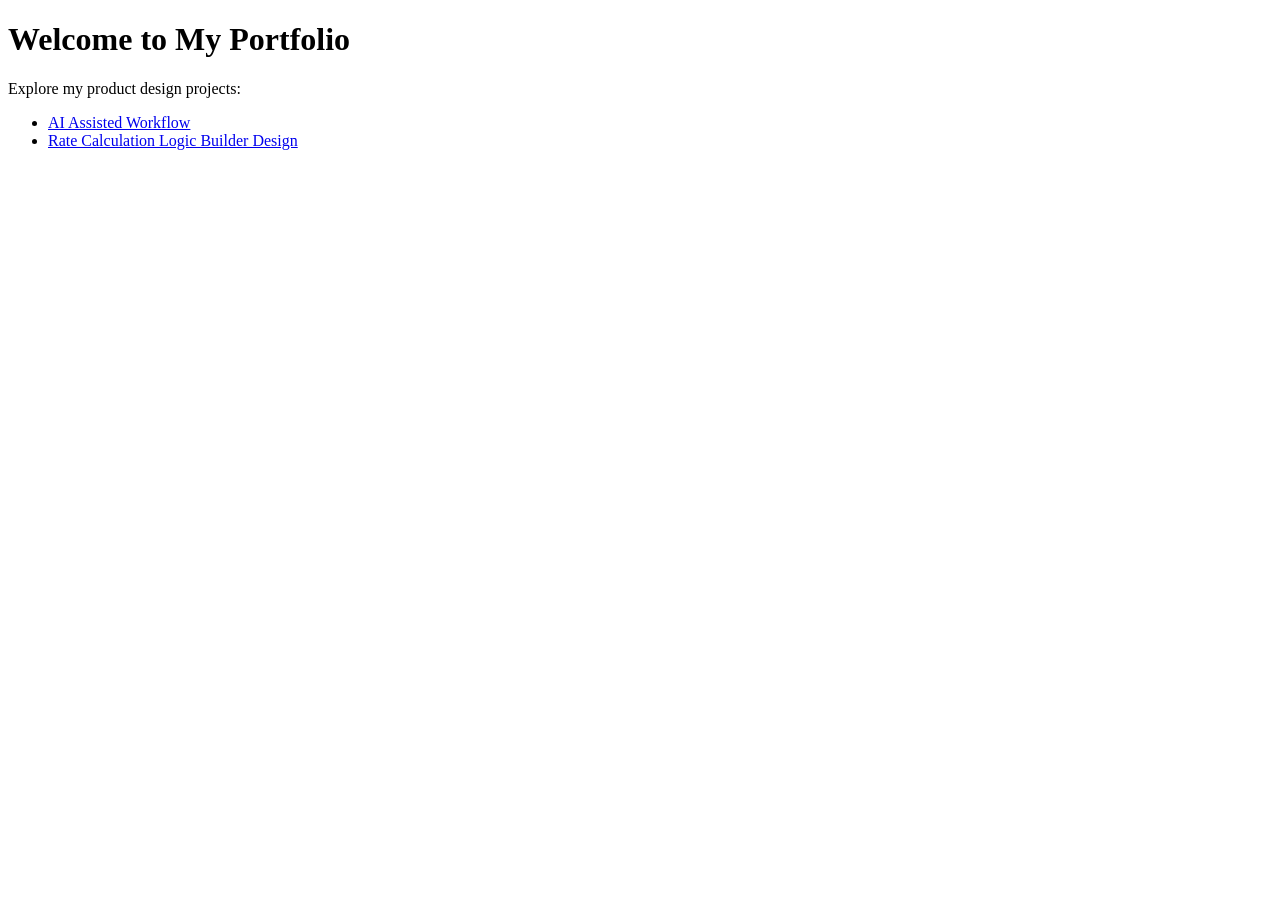
==== index.html @ e73b1296 "Add portfolio homepage" ====
<!DOCTYPE html>
<html lang="en">
<head>
    <meta charset="UTF-8">
    <meta name="viewport" content="width=device-width, initial-scale=1.0">
    <title>Suraj Portfolio</title>
</head>
<body>
    <h1>Welcome to My Portfolio</h1>
    <p>Explore my product design projects:</p>

    <ul>
        <li>
            <a href="./AI%20Assisted%20Workflow.html">
                AI Assisted Workflow
            </a>
        </li>
        <li>
            <a href="./Rate%20Calculation%20Logic%20Builder%20Design.html">
                Rate Calculation Logic Builder Design
            </a>
        </li>
    </ul>
</body>
</html>
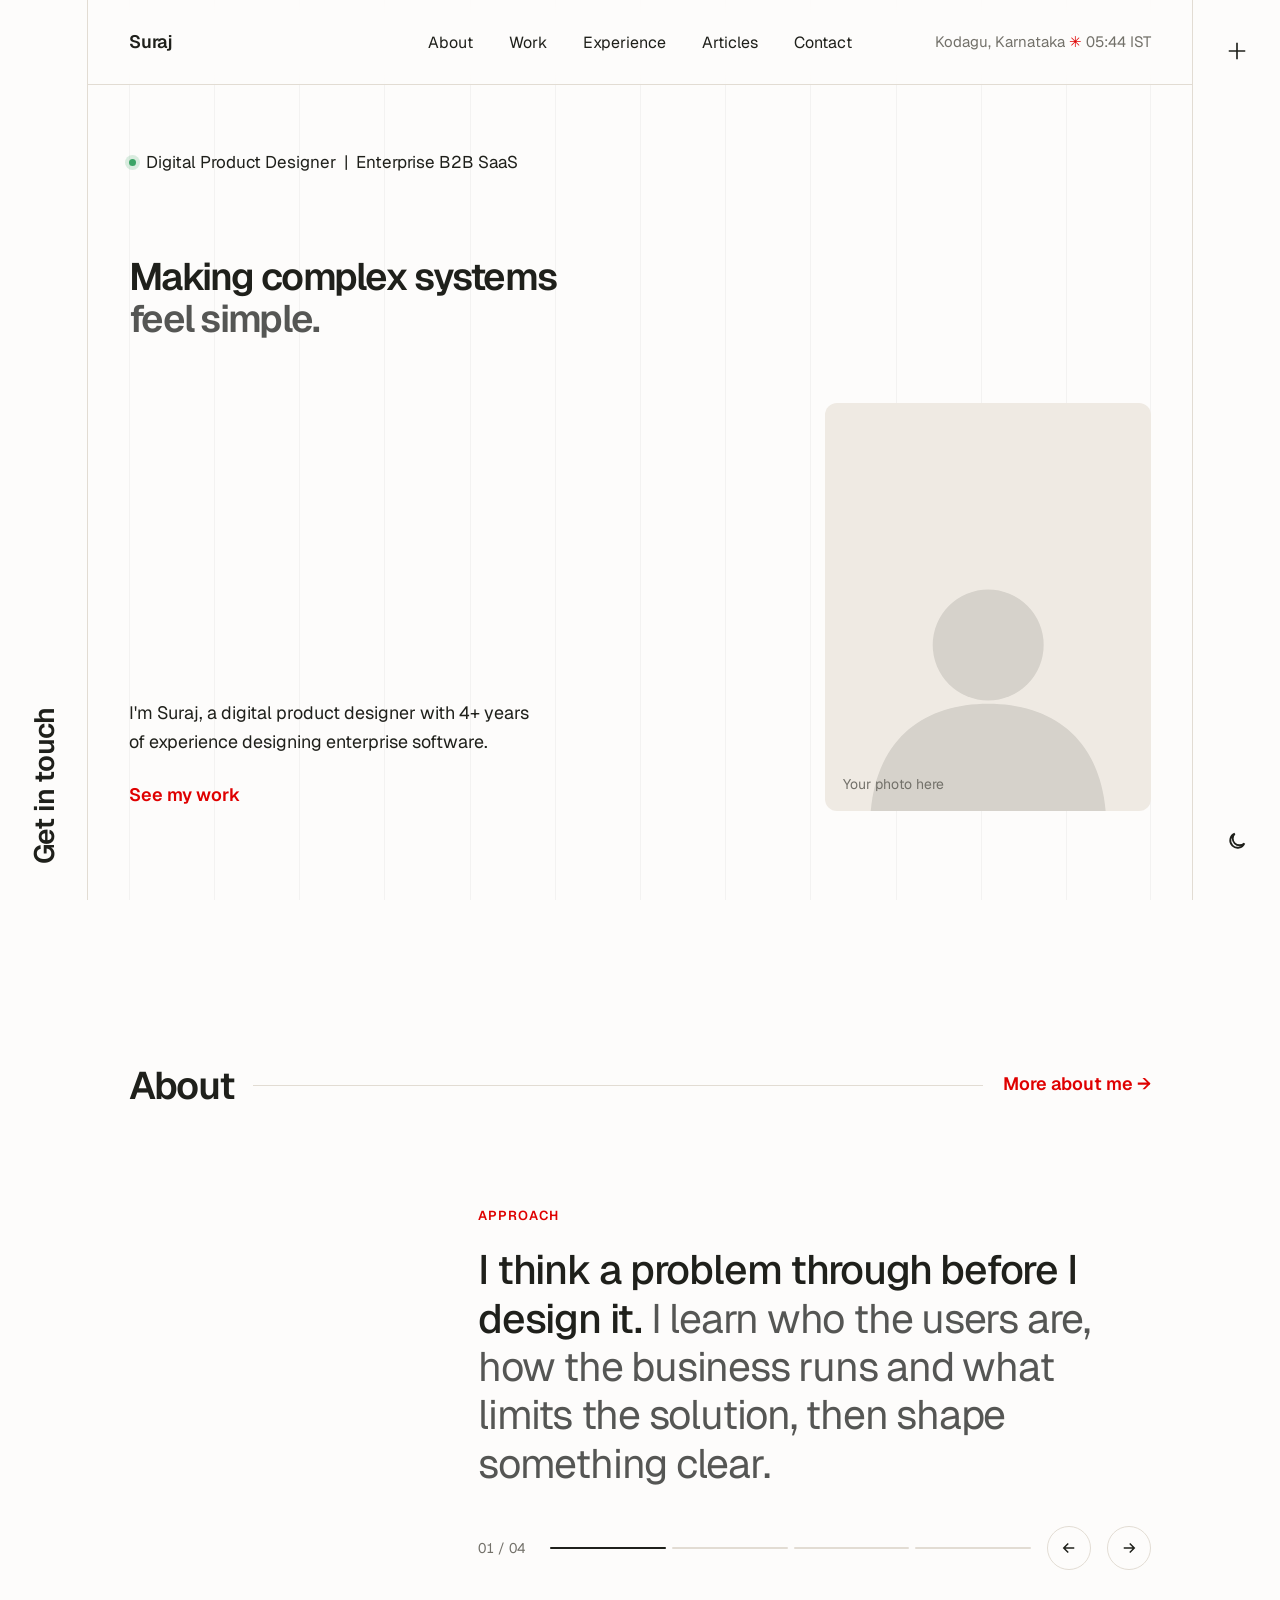
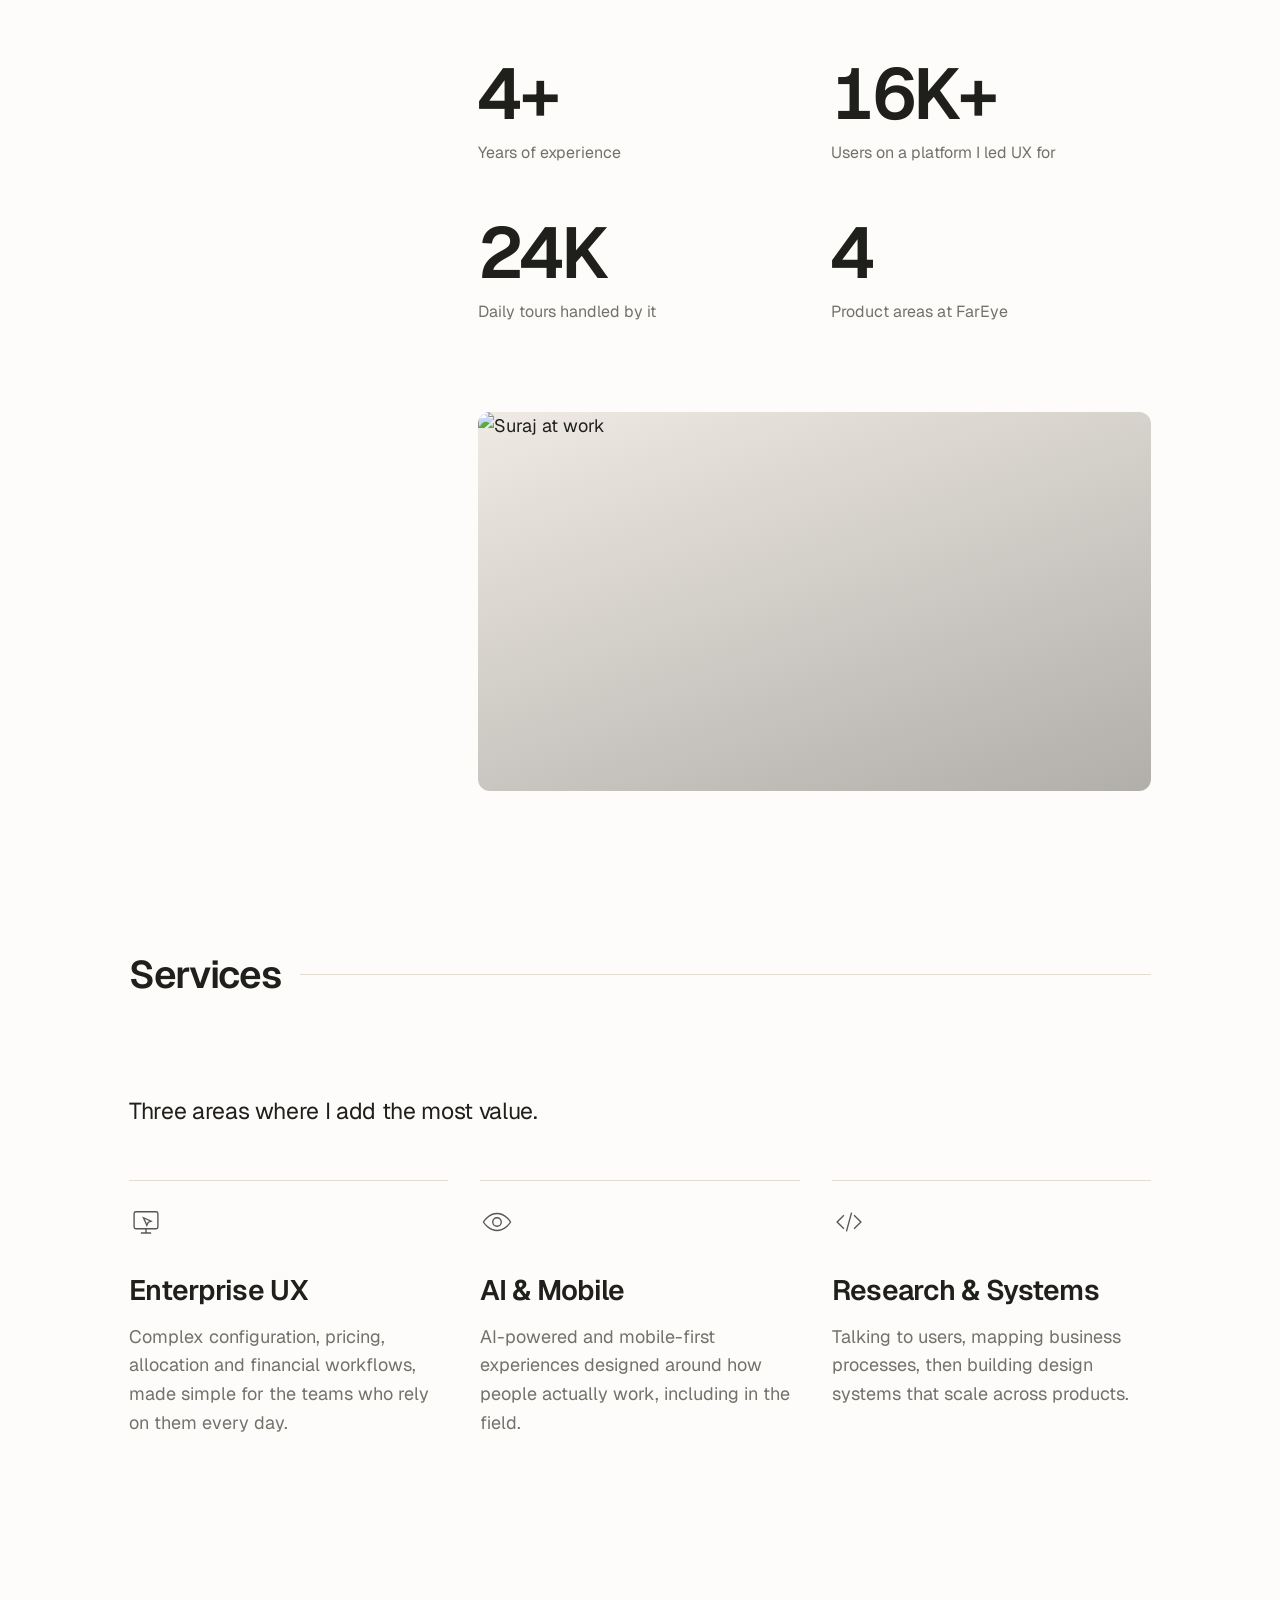
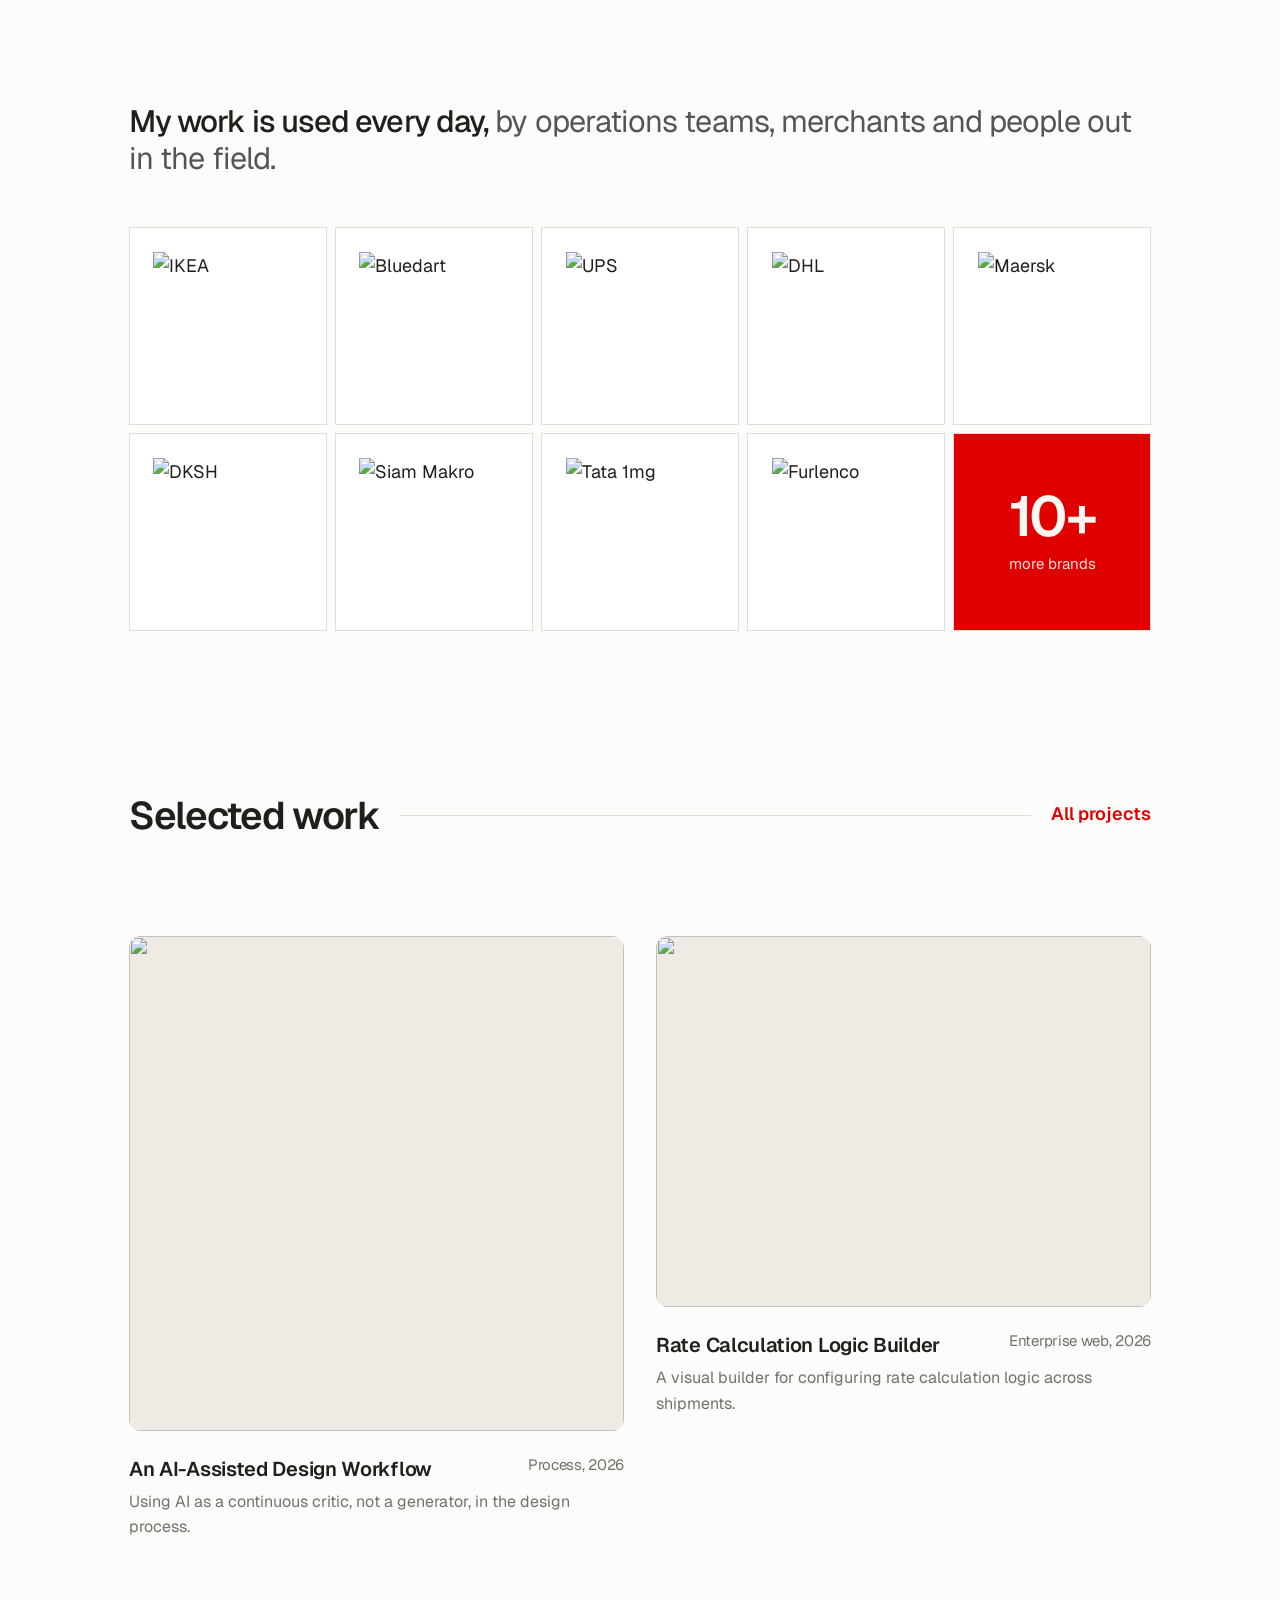
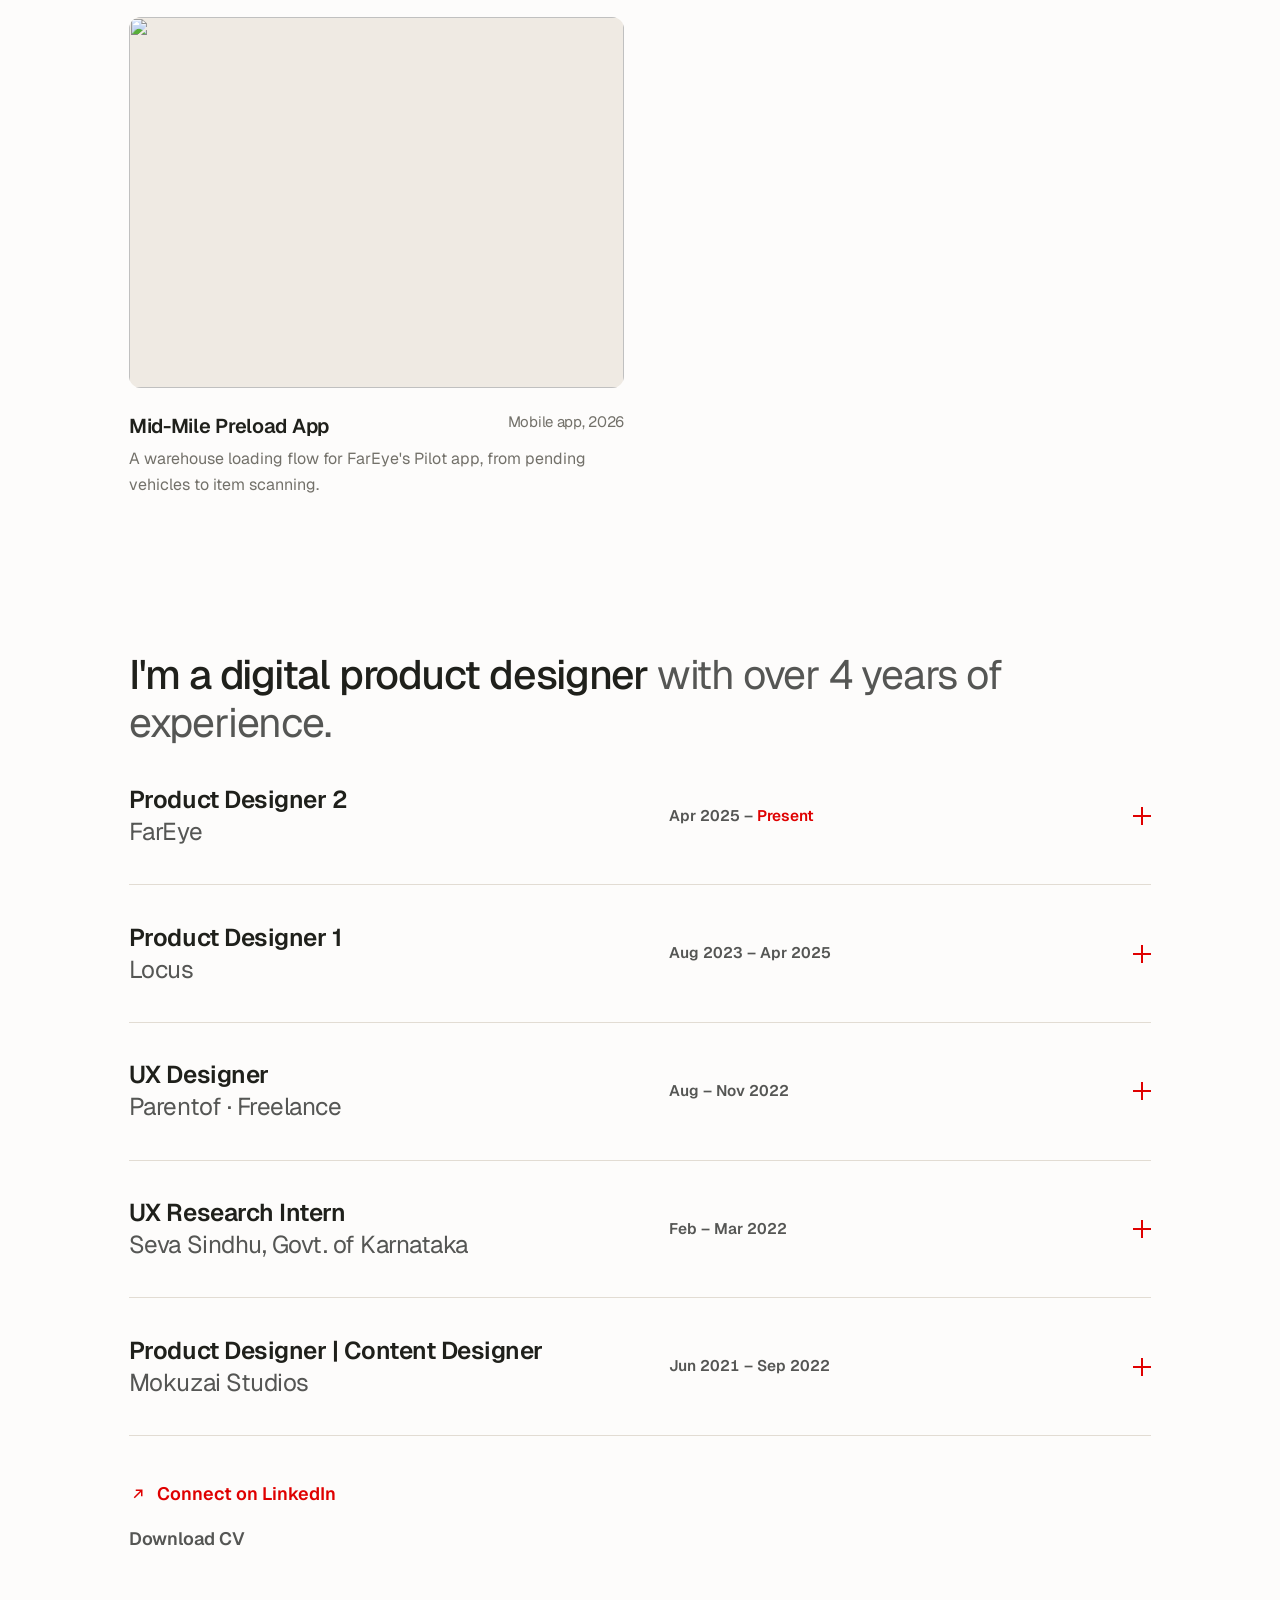
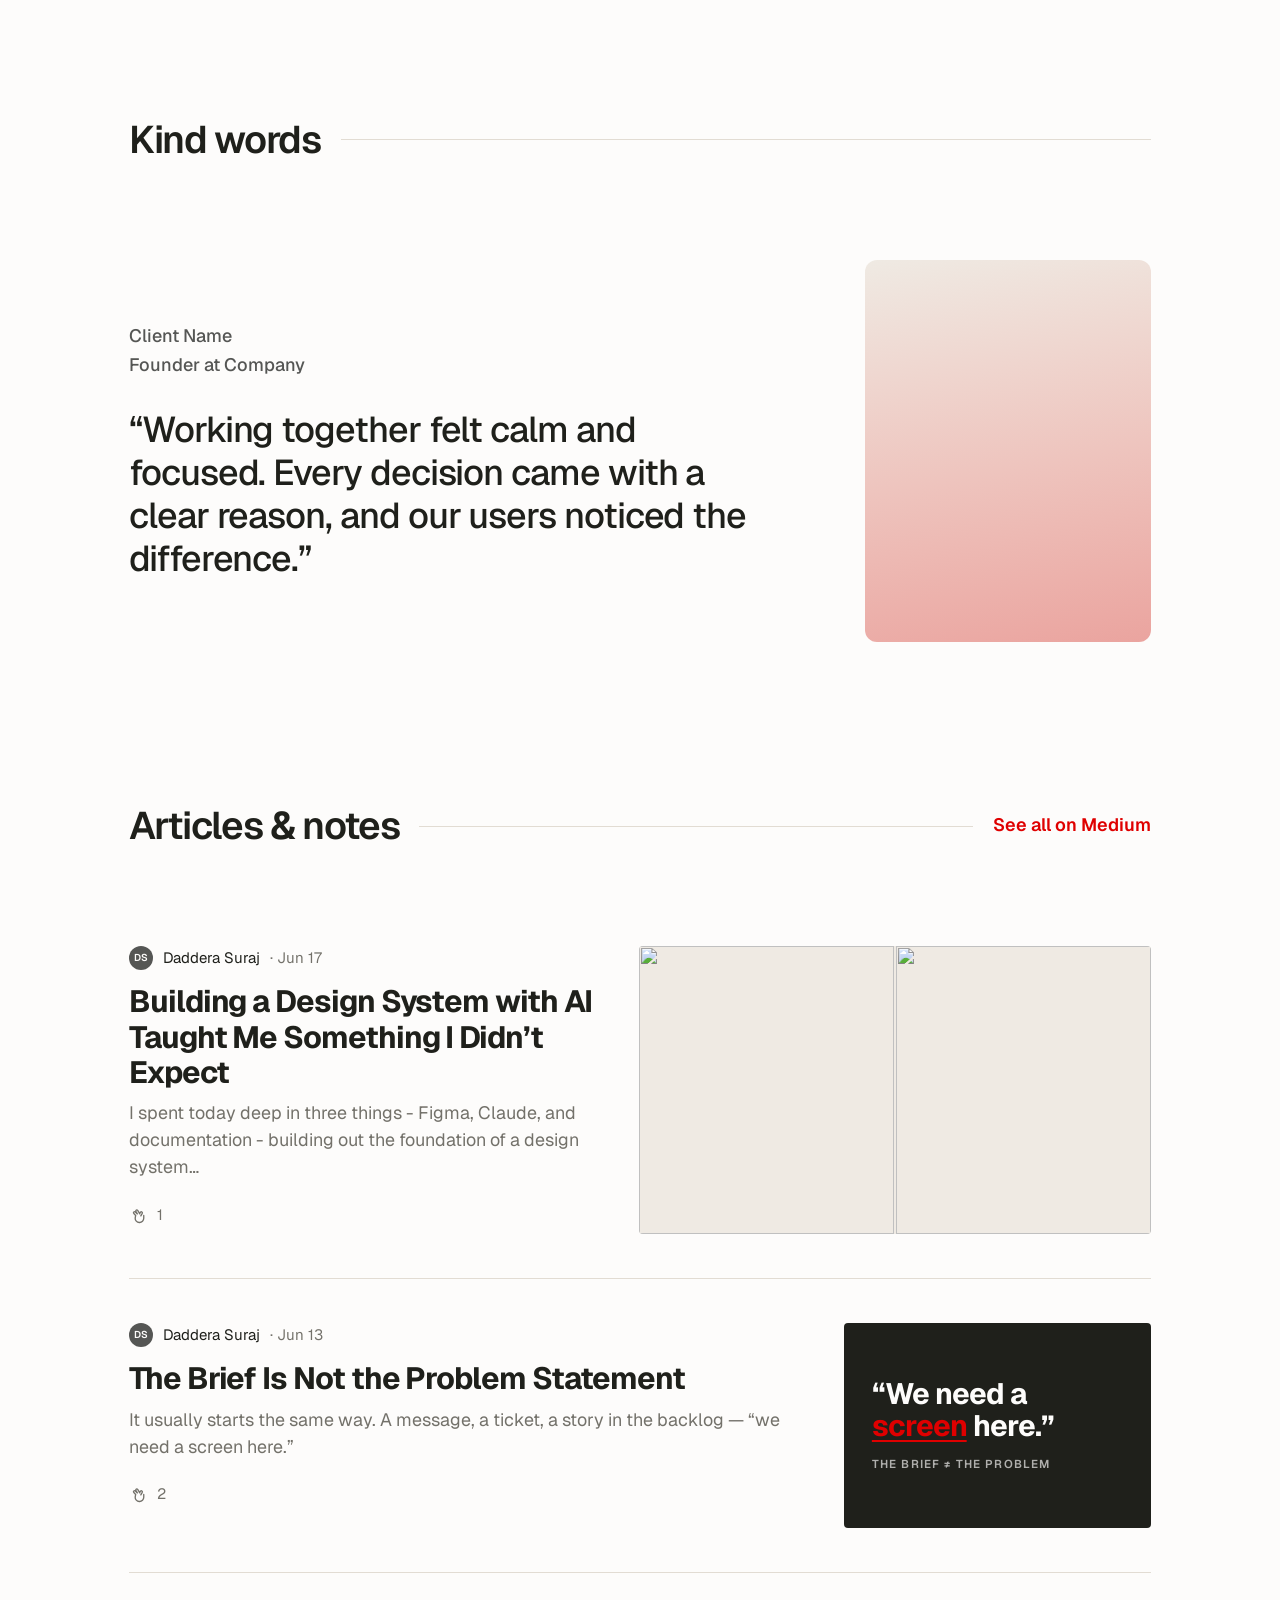
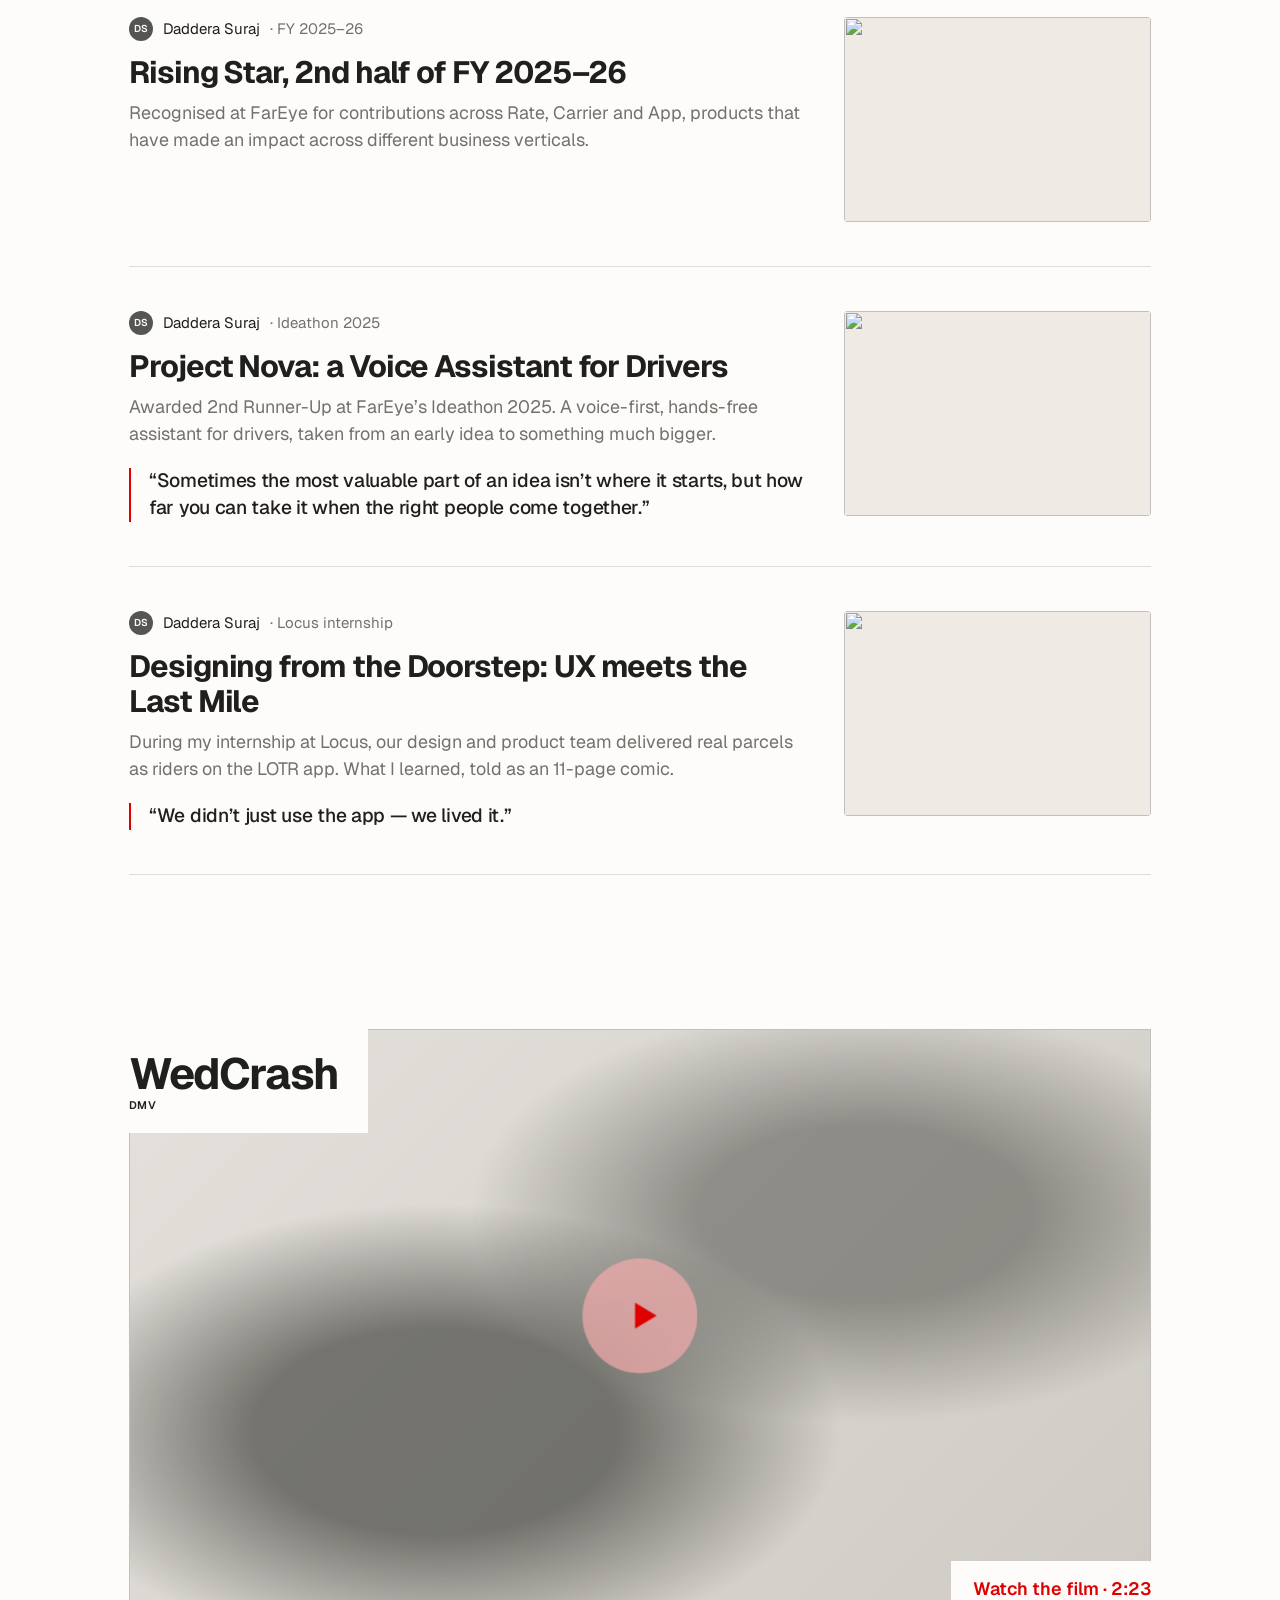
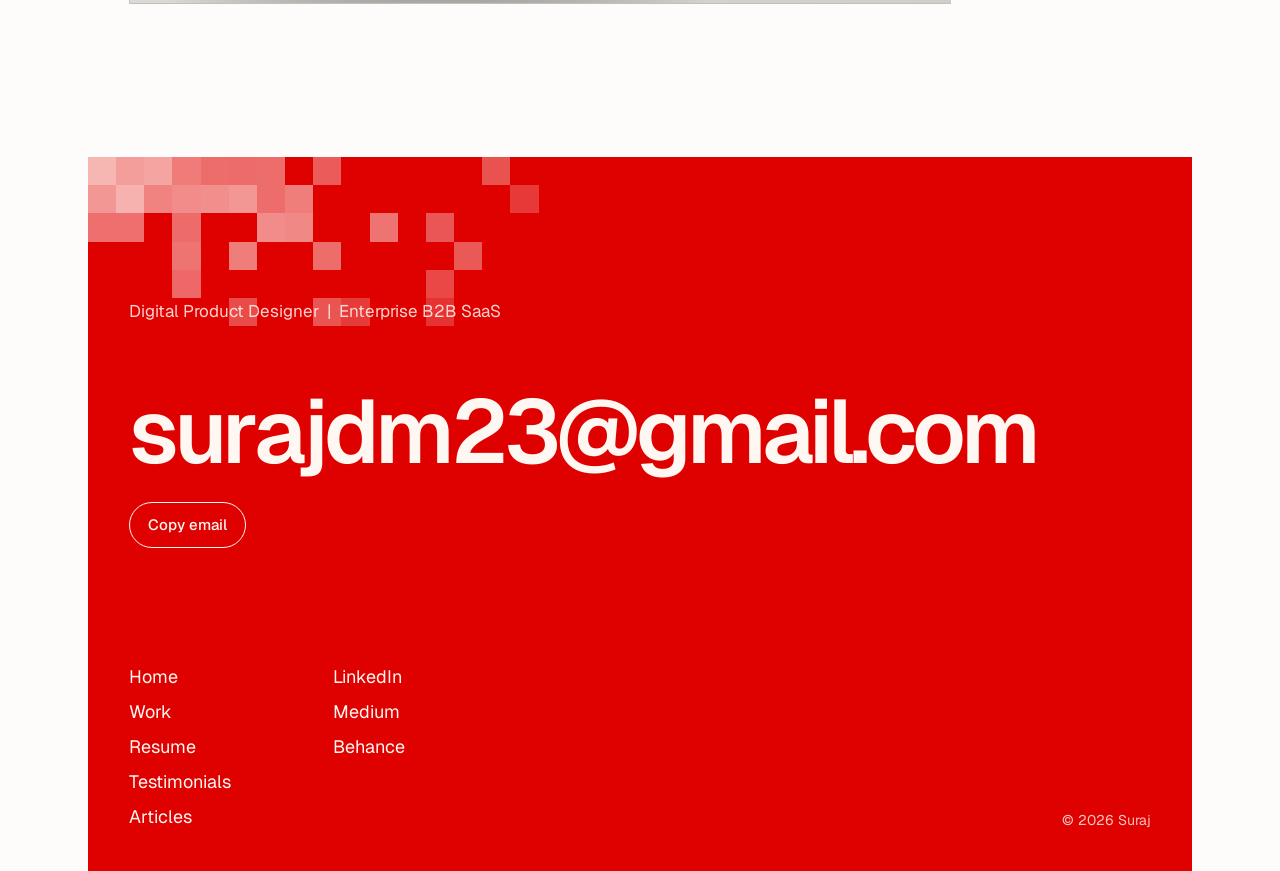
==== commit 4c5ed817: "Update home page for website" ====
--- a/index.html
+++ b/index.html
@@ -1,25 +1,835 @@
 <!DOCTYPE html>
 <html lang="en">
 <head>
-    <meta charset="UTF-8">
-    <meta name="viewport" content="width=device-width, initial-scale=1.0">
-    <title>Suraj Portfolio</title>
+<meta charset="UTF-8">
+<meta name="viewport" content="width=device-width, initial-scale=1, viewport-fit=cover">
+<title>Suraj — Digital Product Designer</title>
+<meta name="description" content="Portfolio of Suraj, a digital product designer solving complex problems for enterprise B2B SaaS.">
+<link rel="preconnect" href="https://fonts.googleapis.com">
+<link rel="preconnect" href="https://fonts.gstatic.com" crossorigin>
+<link href="https://fonts.googleapis.com/css2?family=Geist:wght@400;500;600;700&display=swap" rel="stylesheet">
+<style>
+/* ================= THEME ================= */
+:root{
+  --bg:#fdfcfb; --surface:#EFEAE3; --ink:#1F201B; --muted:#73716A; --soft:#555654; --line:#E2DCD3; --grid:rgb(31 32 27 / .045);
+  --accent:#df0000; --on-accent:#FFF7F2; --scrim:rgb(31 32 27 / .25);
+  --font:"Geist","Helvetica Neue",Arial,sans-serif;
+  --max:none; --pad:clamp(24px,3.2vw,64px); --space:clamp(96px,12vw,168px);
+  color-scheme:light; box-sizing:border-box;
+  padding-top:env(safe-area-inset-top,0px); padding-bottom:env(safe-area-inset-bottom,0px);
+}
+:root[data-theme="dark"]{--bg:#151412;--surface:#1F1D1A;--ink:#EEEBE5;--muted:#9C998F;--soft:#8f8f8f;--line:#2C2A26;--grid:rgb(238 235 229 / .035);--accent:#e7592d;--on-accent:#1A110C;--scrim:rgb(0 0 0 / .5);color-scheme:dark}
+*,*::before,*::after{box-sizing:border-box}
+html{scroll-behavior:smooth;scroll-padding-top:calc(env(safe-area-inset-top,0px) + 96px)}
+body{margin:0;background:var(--bg);color:var(--ink);font-family:var(--font);font-size:18px;line-height:1.6;-webkit-font-smoothing:antialiased;transition:background .3s,color .3s;overflow-x:hidden}
+body.locked{overflow:hidden}
+body::before{content:"";position:fixed;inset:0 0 auto;height:env(safe-area-inset-top,0px);z-index:30;background:var(--bg)}
+a{color:inherit}
+:focus-visible{outline:2px solid var(--accent);outline-offset:3px;border-radius:4px}
+.wrap{max-width:var(--max);margin:0 auto;padding:0 var(--pad)}
+.link{color:var(--accent);font-weight:600;text-decoration:none;background:linear-gradient(currentColor,currentColor) 0 100%/0 1.5px no-repeat;padding-bottom:2px;transition:background-size .3s}
+.link:hover{background-size:100% 1.5px}
+
+/* Background column grid */
+.columns{position:fixed;inset:0;pointer-events:none;z-index:0}
+.columns div{max-width:var(--max);height:100%;margin:0 auto;padding:0 var(--pad);display:grid;grid-template-columns:repeat(12,1fr)}
+.columns span{border-left:1px solid var(--grid)}
+.columns span:last-child{border-right:1px solid var(--grid)}
+@media (max-width:760px){.columns div{grid-template-columns:repeat(4,1fr)}.columns span:nth-child(n+5){display:none}.columns span:nth-child(4){border-right:1px solid var(--grid)}}
+main,header,footer{position:relative;z-index:1}
+
+/* ================= SIDE RAILS ================= */
+:root{--rail:88px}
+body{padding-left:var(--rail);padding-right:var(--rail)}
+.columns{left:var(--rail);right:var(--rail)}
+.rail{position:fixed;top:0;bottom:0;width:var(--rail);z-index:55;display:flex;flex-direction:column;align-items:center;justify-content:space-between;padding:calc(env(safe-area-inset-top,0px) + 28px) 0 calc(env(safe-area-inset-bottom,0px) + 36px);background:var(--bg);transition:background .45s ease,color .45s ease}
+.rail-l{left:0;border:0;border-right:1px solid var(--line);color:var(--ink);cursor:pointer;font:inherit;justify-content:flex-end}
+.rail-l span{writing-mode:vertical-rl;transform:rotate(180deg);font-size:28px;font-weight:600;letter-spacing:-.03em;line-height:1;transition:transform .45s cubic-bezier(.2,.8,.2,1)}
+.rail-l:hover,.rail-l.active{background:#0D0D0B;color:var(--accent);border-right-color:#0D0D0B}
+.rail-l:hover span{transform:rotate(180deg) translateY(-6px)}
+.rail-l:focus-visible{outline:2px solid var(--accent);outline-offset:-4px}
+.rail-r{right:0;border-left:1px solid var(--line)}
+.rail-r .icon{border-color:transparent;width:46px;height:46px}
+.rail-r .icon:hover{border-color:var(--line)}
+.rail-r .icon svg{width:22px;height:22px}
+.rail-r .plus{color:var(--ink)}
+.nav-end .mobile-only{display:none}
+@media (max-width:900px){
+  :root{--rail:0px}
+  .rail{display:none}
+  .nav-end .mobile-only{display:grid}
+}
+
+/* ================= HEADER ================= */
+header{position:sticky;top:env(safe-area-inset-top,0px);z-index:20;background:color-mix(in srgb,var(--bg) 86%,transparent);backdrop-filter:blur(12px);-webkit-backdrop-filter:blur(12px)}
+.nav{height:84px;display:grid;grid-template-columns:1fr auto 1fr;align-items:center;gap:20px}
+header{border-bottom:1px solid var(--line)}
+.brand{font-weight:600;text-decoration:none;font-size:18px;letter-spacing:-.01em}
+.nav ul{display:flex;gap:36px;list-style:none;margin:0;padding:0}
+.nav ul a{text-decoration:none;font-size:16px;transition:color .2s}
+.nav ul a:hover{color:var(--accent)}
+.nav-end{display:flex;align-items:center;gap:14px;justify-self:end}
+.clock{font-size:15px;color:var(--muted);white-space:nowrap;font-variant-numeric:tabular-nums}
+.clock b{color:var(--accent);font-weight:400;margin:0 4px}
+.icon{width:42px;height:42px;border-radius:50%;border:1px solid var(--line);background:transparent;color:var(--ink);display:grid;place-items:center;cursor:pointer;transition:border-color .2s}
+.icon:hover{border-color:var(--muted)}
+.icon svg{width:17px;height:17px;transition:transform .4s cubic-bezier(.2,.8,.2,1)}
+.plus:hover svg{transform:rotate(90deg)}
+@media (max-width:900px){.nav{grid-template-columns:1fr auto}.nav ul{display:none}.clock{display:none}}
+
+/* ================= HERO ================= */
+.hero{min-height:calc(100svh - 84px);display:grid;grid-template-columns:minmax(0,1.3fr) minmax(240px,.7fr);gap:clamp(40px,7vw,120px);align-items:stretch;padding-top:clamp(40px,5vw,64px);padding-bottom:clamp(56px,7vw,96px)}
+.role{font-size:17px;color:var(--ink);margin:0 0 clamp(56px,9vh,120px);display:flex;align-items:center;gap:10px}
+.role b{width:7px;height:7px;border-radius:50%;background:#3BA466;box-shadow:0 0 0 4px rgb(59 164 102 / .18)}
+.hero > div:first-child{container-type:inline-size;min-width:0;display:flex;flex-direction:column}
+.hero h1{font-size:clamp(28px,6.3cqw,84px);font-weight:600;line-height:1.04;letter-spacing:-.045em;margin:0}
+.hero h1 .ln{display:block;overflow:hidden;padding-bottom:.06em;white-space:nowrap}
+@media (max-width:560px){.hero h1{font-size:clamp(32px,9vw,44px)}.hero h1 .ln{white-space:normal}}
+.hero h1 .ln span{display:inline-block;transform:translateY(105%);animation:rise 1s cubic-bezier(.2,.8,.2,1) forwards}
+.hero h1 .ln:nth-child(2) span{animation-delay:.1s;color:var(--soft)}
+@keyframes rise{to{transform:none}}
+.hero .intro{max-width:34ch;color:var(--ink);margin:auto 0 24px;padding-top:clamp(48px,8vh,120px);font-size:clamp(17px,1.4vw,20px);opacity:0;animation:fade .8s .45s forwards}
+.hero .link{align-self:flex-start;opacity:0;animation:fade .8s .55s forwards}
+@keyframes fade{to{opacity:1}}
+.portrait{align-self:end;aspect-ratio:4/5;border-radius:12px;background:var(--surface);position:relative;overflow:hidden;opacity:0;animation:fade 1s .3s forwards}
+.portrait svg{position:absolute;left:0;right:0;bottom:0;width:100%;height:80%;color:color-mix(in srgb,var(--ink) 12%,var(--surface))}
+.portrait img{width:100%;height:100%;object-fit:cover}
+.portrait span{position:absolute;left:18px;bottom:16px;font-size:14px;color:var(--muted)}
+@media (max-width:860px){.hero{grid-template-columns:1fr;min-height:auto}.portrait{max-width:340px;aspect-ratio:1}}
+
+/* ================= SECTION SHELL ================= */
+section{padding:var(--space) 0 0}
+.shead{display:flex;align-items:center;gap:20px;margin-bottom:clamp(56px,7vw,104px)}
+.shead h2{margin:0;font-size:clamp(28px,3vw,40px);font-weight:600;letter-spacing:-.035em;white-space:nowrap}
+.shead span{flex:1;height:1px;background:var(--line);transform-origin:left;transform:scaleX(0);transition:transform 1.2s cubic-bezier(.2,.8,.2,1)}
+.shead.in span{transform:scaleX(1)}
+.shead a{white-space:nowrap}
+.split{display:grid;grid-template-columns:repeat(12,1fr);column-gap:clamp(16px,2vw,32px)}
+.split > .left{grid-column:1 / span 4}
+.split > .right{grid-column:5 / -1}
+.split > .full-right{grid-column:5 / -1}
+@media (max-width:900px){.split > .left,.split > .right,.split > .full-right{grid-column:1 / -1}.split > .left{margin-bottom:40px}}
+
+/* ================= ABOUT ================= */
+.statement{font-size:clamp(26px,3.2vw,44px);font-weight:500;letter-spacing:-.03em;line-height:1.18;margin:0}
+.statement .soft{color:var(--soft);font-weight:400}
+.story{margin:0;cursor:pointer;outline:none}
+.steps{display:grid}
+.step{grid-area:1/1;pointer-events:none;visibility:hidden;transition:visibility 0s .5s}
+.step.on{pointer-events:auto;visibility:visible;transition-delay:0s}
+.step small{display:block;margin-bottom:20px;font-size:13px;letter-spacing:.08em;text-transform:uppercase;color:var(--accent);font-weight:600;opacity:0;transform:translateY(8px);transition:opacity .4s,transform .4s}
+.step.on small{opacity:1;transform:none;transition-delay:.05s}
+.statement.sm{font-size:clamp(22px,2.4vw,34px);line-height:1.25}
+.sw{display:inline-block;opacity:0;transform:translateY(.45em);filter:blur(6px);transition:opacity .5s ease,transform .6s cubic-bezier(.2,.8,.2,1),filter .5s ease}
+.step.on .sw{opacity:1;transform:none;filter:none;transition-delay:calc(var(--i)*26ms + .12s)}
+.story-ctl{display:flex;align-items:center;gap:16px;margin-top:clamp(28px,3vw,44px)}
+.story-ctl .count{font-variant-numeric:tabular-nums;font-size:14px;color:var(--muted);min-width:56px}
+.bars{display:flex;gap:6px;flex:1}
+.bars i{flex:1;height:2px;background:var(--line);border-radius:2px;position:relative;overflow:hidden}
+.bars i::after{content:"";position:absolute;inset:0;background:var(--ink);transform:scaleX(0);transform-origin:left;transition:transform .5s}
+.bars i.done::after{transform:scaleX(1)}
+.sbtn{all:unset;cursor:pointer;width:42px;height:42px;border-radius:50%;border:1px solid var(--line);display:grid;place-items:center;transition:background .2s,color .2s,border-color .2s}
+.sbtn svg{width:18px;height:18px}
+.sbtn:hover{background:var(--ink);color:var(--bg);border-color:var(--ink)}
+.sbtn:focus-visible,.story:focus-visible{outline:2px solid var(--accent);outline-offset:4px;border-radius:6px}
+.rv-w{display:inline-block;opacity:0;transform:translateY(.45em);filter:blur(6px);transition:opacity .5s ease,transform .6s cubic-bezier(.2,.8,.2,1),filter .5s ease}
+.rv-in .rv-w{opacity:1;transform:none;filter:none;transition-delay:calc(var(--i)*26ms + .08s)}
+footer .mail .rv-w{transition-delay:calc(var(--i)*22ms + .08s)}
+@media (prefers-reduced-motion:reduce){.rv-w{opacity:1;transform:none;filter:none;transition:none}}
+.stats{display:grid;grid-template-columns:1fr 1fr;gap:clamp(32px,4vw,56px) 32px;margin:clamp(56px,7vw,88px) 0}
+.stat strong{display:block;font-size:clamp(48px,5.6vw,80px);font-weight:600;letter-spacing:-.05em;line-height:1;font-variant-numeric:tabular-nums}
+.stat span{display:block;margin-top:10px;color:var(--muted);font-size:16px}
+.wide-img{aspect-ratio:16/9;border-radius:12px;background:linear-gradient(160deg,var(--surface),color-mix(in srgb,var(--soft) 40%,var(--surface)));position:relative;overflow:hidden}
+.wide-img img{position:absolute;inset:0;width:100%;height:100%;object-fit:cover;object-position:50% 68%}
+.wide-img span{position:absolute;left:20px;bottom:16px;font-size:14px;color:var(--muted)}
+
+/* ================= SERVICES ================= */
+.service{display:grid;grid-template-columns:minmax(0,1fr) auto 44px;gap:clamp(20px,3vw,48px);padding:clamp(36px,4vw,56px) 0;border-bottom:1px solid var(--line);align-items:start;outline:none}
+.service:first-child{padding-top:0}
+.service h3{margin:0 0 12px;font-size:clamp(24px,2.2vw,30px);font-weight:600;letter-spacing:-.025em}
+.service p{margin:0;color:var(--muted);max-width:42ch;transition:color .35s}
+.chips{list-style:none;margin:2px 0 0;padding:0;display:flex;gap:6px;flex-wrap:wrap;justify-content:flex-end;max-width:360px}
+.chips li{background:color-mix(in srgb,var(--accent) 13%,var(--bg));color:var(--accent);padding:8px 14px;border-radius:3px;font-size:15px;font-weight:500;opacity:0;transform:translateY(10px);transition:opacity .35s,transform .45s cubic-bezier(.2,.8,.2,1)}
+.chips li:nth-child(2){transition-delay:.05s}.chips li:nth-child(3){transition-delay:.1s}.chips li:nth-child(4){transition-delay:.15s}
+.sicon{color:var(--soft);justify-self:end;transition:transform .5s cubic-bezier(.2,.8,.2,1),color .35s}
+.sicon svg{width:40px;height:40px}
+.service:hover p,.service:focus-visible p{color:var(--ink)}
+.service:hover .chips li,.service:focus-visible .chips li{opacity:1;transform:none}
+.service:hover .sicon,.service:focus-visible .sicon{color:var(--accent);transform:rotate(-12deg) scale(1.08)}
+@media (hover:none),(max-width:760px){.chips li{opacity:1;transform:none}.service{grid-template-columns:1fr 40px}.chips{grid-column:1;justify-content:flex-start;order:3}.sicon{grid-row:1;grid-column:2}}
+/* Services: three cards side by side */
+#services .split{display:block}
+#services .split>.left{margin-bottom:clamp(36px,4vw,56px)}
+#services .lead{max-width:60ch}
+#services .right{display:grid;grid-template-columns:repeat(3,minmax(0,1fr));gap:clamp(20px,2.5vw,40px)}
+#services .service{display:flex;flex-direction:column;gap:20px;padding:24px 0 0;border-bottom:0;border-top:1px solid var(--line);transition:border-color .4s}
+#services .service:first-child{padding-top:24px}
+#services .service:hover,#services .service:focus-visible{border-top-color:var(--ink)}
+#services .sicon{order:-1;justify-self:auto;align-self:flex-start}
+#services .sicon svg{width:34px;height:34px}
+#services .service h3{margin-bottom:10px}
+#services .service p{max-width:none}
+#services .chips{margin:6px 0 0;justify-content:flex-start;max-width:none}
+@media (max-width:900px){#services .right{grid-template-columns:1fr}}
+
+/* ================= SHOWREEL ================= */
+.reel{position:relative;aspect-ratio:16/9;overflow:hidden;cursor:none;background:radial-gradient(ellipse at 30% 70%,color-mix(in srgb,var(--ink) 55%,transparent) 0 18%,transparent 40%),radial-gradient(ellipse at 72% 32%,color-mix(in srgb,var(--ink) 40%,transparent) 0 16%,transparent 38%),linear-gradient(135deg,#E4E1DC,#CFCBC4)}
+.reel-media{position:absolute;inset:0;transition:transform 1.2s cubic-bezier(.2,.8,.2,1)}
+.reel:hover .reel-media{transform:scale(1.03)}
+.reel-media img{width:100%;height:100%;object-fit:cover;display:block}
+.reel .badge{position:absolute;left:0;top:0;z-index:2;background:var(--bg);padding:clamp(14px,2vw,26px) clamp(18px,2.4vw,30px) clamp(14px,2vw,22px) 0;line-height:.9}
+.reel .badge b{display:block;font-size:clamp(28px,3.4vw,48px);font-weight:700;letter-spacing:-.04em}
+.reel .badge small{display:block;margin-top:8px;font-size:11px;font-weight:600;letter-spacing:.04em}
+.reel .cap{position:absolute;right:0;bottom:0;z-index:2;background:var(--bg);color:var(--accent);font-weight:600;padding:14px 0 0 22px;font-size:clamp(15px,1.4vw,19px)}
+.play{position:absolute;left:50%;top:50%;z-index:3;width:clamp(84px,9vw,128px);aspect-ratio:1;border-radius:50%;background:color-mix(in srgb,var(--accent) 22%,rgb(255 255 255 / .6));backdrop-filter:blur(8px);-webkit-backdrop-filter:blur(8px);display:grid;place-items:center;color:var(--accent);transform:translate(-50%,-50%) scale(1);transition:transform .35s cubic-bezier(.2,.8,.2,1);pointer-events:none}
+.reel:hover .play{transform:translate(-50%,-50%) scale(1.12)}
+.play svg{width:30%;height:30%;margin-left:6%}
+.reel:focus-visible{outline:2px solid var(--accent);outline-offset:4px}
+@media (hover:none){.reel{cursor:pointer}}
+
+/* ================= CLIENTS ================= */
+.clients{display:grid;grid-template-columns:1fr;gap:clamp(36px,4vw,64px);align-items:start}
+.clients .statement{font-size:clamp(24px,2.4vw,34px);max-width:none}
+.logos{display:grid;grid-template-columns:repeat(5,1fr);gap:8px}
+.logo{position:relative;aspect-ratio:1;background:#fff;color:#1F201B;border:1px solid var(--line);display:grid;place-items:center;overflow:hidden;cursor:default}
+.logo .bg{position:absolute;inset:0;opacity:0;transform:scale(1.12);transition:opacity .5s,transform .9s cubic-bezier(.2,.8,.2,1)}
+.logo span{position:relative;z-index:1;font-size:clamp(14px,1.3vw,20px);letter-spacing:-.03em;transition:color .4s,transform .5s cubic-bezier(.2,.8,.2,1)}
+.logo img{position:relative;z-index:1;width:76%;height:76%;object-fit:contain;mix-blend-mode:multiply;transition:transform .5s cubic-bezier(.2,.8,.2,1)}
+.logo:hover img{transform:scale(1.06)}
+.logo:has(img):hover .bg{opacity:0}
+.lw{font-weight:600;text-align:center;padding:0 10px;line-height:1.15}
+.logo.more{background:var(--accent);color:var(--on-accent)}
+.logo.more div{text-align:center}
+.logo.more strong{display:block;font-size:clamp(36px,4.4vw,64px);font-weight:600;letter-spacing:-.05em;line-height:1}
+.logo.more small{display:block;margin-top:8px;font-size:15px;opacity:.9}
+.logo:hover .bg{opacity:1;transform:none}
+.logo:hover span{color:#fff;transform:scale(1.06)}
+.l1{font-weight:800;font-style:italic}.l2{font-weight:700;font-size:clamp(26px,2.6vw,38px)!important}.l3{font-weight:500;letter-spacing:.12em!important}.l4{font-weight:400;font-family:Georgia,serif}.l5{font-weight:700;border:2px solid currentColor;padding:4px 10px;border-radius:999px}.l6{font-weight:600;letter-spacing:-.06em!important;font-size:clamp(20px,2vw,30px)!important}
+.b1{background:linear-gradient(160deg,#9A948A,#3C3A35)}.b2{background:linear-gradient(160deg,#C7774F,#5A2A17)}.b3{background:linear-gradient(160deg,#7D8466,#2E3324)}.b4{background:linear-gradient(160deg,#A9A49B,#4A4741)}.b5{background:linear-gradient(160deg,#D08C62,#6B3A20)}.b6{background:linear-gradient(160deg,#8E8B83,#2B2A27)}
+@media (max-width:1100px){.logos{grid-template-columns:repeat(3,1fr)}}
+@media (max-width:520px){.logos{grid-template-columns:repeat(2,1fr)}}
+
+/* ================= WORK ================= */
+.grid{display:grid;align-items:start;grid-template-columns:1fr 1fr;gap:clamp(56px,6vw,88px) clamp(20px,2.5vw,36px)}
+.card{all:unset;cursor:pointer;display:block}
+.card:focus-visible{outline:2px solid var(--accent);outline-offset:6px;border-radius:12px}
+.thumb{aspect-ratio:4/5;border-radius:12px;overflow:hidden;background:var(--surface)}
+.grid .card:nth-child(4n+1) .thumb{aspect-ratio:1/1}
+.grid .card:nth-child(4n+2) .thumb{aspect-ratio:4/3}
+.grid .card:nth-child(4n+3) .thumb{aspect-ratio:4/3}
+.grid .card:nth-child(4n+4) .thumb{aspect-ratio:6/7}
+.thumb div,.thumb img{width:100%;height:100%;object-fit:cover;display:block;transition:transform 1s cubic-bezier(.2,.8,.2,1)}
+.card:hover .thumb div,.card:hover .thumb img{transform:scale(1.05)}
+.card h3{margin:22px 0 4px;font-size:20px;font-weight:600;letter-spacing:-.015em;display:flex;justify-content:space-between;gap:16px}
+.card h3 span{font-size:15px;font-weight:400;color:var(--muted);white-space:nowrap}
+.card p{margin:0;color:var(--muted);max-width:44ch;font-size:16px}
+@media (max-width:760px){.grid{grid-template-columns:1fr}}
+.a1{background:linear-gradient(150deg,#F3D9CB,#E2A589)}
+.a2{background:linear-gradient(150deg,#DDE0D1,#AAB091)}
+.a3{background:linear-gradient(150deg,#E5E2DC,#C2BDB3)}
+.a4{background:linear-gradient(150deg,#EEDDC9,#D4B391)}
+:root[data-theme="dark"] .thumb div,:root[data-theme="dark"] .thumb img,:root[data-theme="dark"] .dthumb{filter:brightness(.8)}
+
+/* ================= EXPERIENCE ================= */
+.lead{font-size:clamp(20px,1.8vw,24px);line-height:1.45;letter-spacing:-.015em;margin:0;max-width:30ch}
+.jobs{list-style:none;margin:0;padding:0}
+.jobs>li{border-bottom:1px solid var(--line)}
+.jobs summary{list-style:none;cursor:pointer;display:grid;grid-template-columns:minmax(0,1.2fr) minmax(0,1fr) 28px;gap:20px;align-items:center;padding:clamp(28px,3vw,40px) 0;transition:padding .3s}
+.jobs summary::-webkit-details-marker{display:none}
+.jobs summary:hover{padding-left:8px}
+.jobs .who{display:block}
+.jobs .rl{display:block;font-size:clamp(20px,1.9vw,28px);font-weight:600;letter-spacing:-.02em;line-height:1.15;color:var(--ink)}
+.jobs .co{display:block;margin-top:4px;font-size:clamp(16px,1.9vw,28px);font-weight:400;letter-spacing:-.02em;line-height:1.15;color:var(--soft)}
+.jobs .now{font-style:normal;color:var(--accent)}
+.jobs .colink{color:inherit;text-decoration:none;background:linear-gradient(currentColor,currentColor) 0 100%/0 1.5px no-repeat;transition:background-size .3s,color .3s}
+.jobs .colink::after{content:"\2197";font-size:.55em;margin-left:.35em;vertical-align:.45em;opacity:0;transition:opacity .3s}
+.jobs .colink:hover,.jobs .colink:focus-visible{color:var(--accent);background-size:100% 1.5px}
+.jobs .colink:hover::after,.jobs .colink:focus-visible::after{opacity:1}
+.jobs .yr{color:var(--soft);font-size:clamp(15px,1.2vw,17px);font-weight:600;font-variant-numeric:tabular-nums;white-space:nowrap}
+.x{width:18px;height:18px;position:relative;justify-self:end;color:var(--accent)}
+.x{transition:transform .45s cubic-bezier(.2,.8,.2,1)}
+.x::before,.x::after{content:"";position:absolute;left:0;right:0;top:50%;height:2px;background:currentColor;transform:translateY(-50%)}
+.x::after{transform:translateY(-50%) rotate(90deg)}
+.jobs summary:hover .x{transform:scale(1.15)}
+details[open] .x{transform:rotate(45deg)}
+.jobs>li{transition:border-color .4s}
+.jobs>li:has(>details[open]){border-bottom-color:var(--ink)}
+.arrow-link{display:inline-flex;align-items:center;gap:10px}
+.arrow-link svg{width:18px;height:18px;transition:transform .35s cubic-bezier(.2,.8,.2,1)}
+.arrow-link:hover svg{transform:translate(3px,-3px)}
+.detail{display:grid;grid-template-rows:0fr;transition:grid-template-rows .4s ease}
+details[open] .detail{grid-template-rows:1fr}
+.detail>div{overflow:hidden}
+.detail p,.detail li{color:var(--muted);font-size:16px;line-height:1.55}
+.detail p{margin:0 0 14px;max-width:64ch}
+.detail ul{margin:0 0 32px;padding:0;list-style:none;max-width:64ch;display:grid;gap:10px}
+.detail li{padding-left:18px;position:relative}
+.detail li::before{content:"";position:absolute;left:0;top:.7em;width:6px;height:2px;background:var(--accent)}
+@media (max-width:620px){.jobs summary{grid-template-columns:1fr 24px;gap:8px 12px}.jobs .yr{grid-column:1}.x{grid-row:1/3;grid-column:2}}
+.cv{display:flex;flex-direction:column;gap:14px;margin-top:44px;align-items:flex-start}
+
+/* ================= TESTIMONIAL ================= */
+.quote{display:grid;grid-template-columns:minmax(0,1fr) minmax(200px,28%);gap:clamp(40px,7vw,120px);align-items:center}
+.quote .who b{display:block;font-weight:600}
+.quote .who span{color:var(--soft);font-weight:500}
+.quote blockquote{margin:28px 0 0;font-size:clamp(24px,2.8vw,40px);font-weight:500;letter-spacing:-.03em;line-height:1.2}
+.qimg{aspect-ratio:3/4;border-radius:12px;background:linear-gradient(170deg,var(--surface),color-mix(in srgb,var(--accent) 30%,var(--surface)))}
+@media (max-width:760px){.quote{grid-template-columns:1fr}.qimg{max-width:260px}}
+
+/* ================= ARTICLES ================= */
+.articles{display:flex;flex-direction:column}
+.article{display:grid;grid-template-columns:minmax(0,1fr) auto;gap:clamp(20px,3vw,40px);padding:clamp(28px,3.5vw,44px) 0;border-bottom:1px solid var(--line);text-decoration:none;color:inherit;cursor:pointer}
+.article:first-child{padding-top:0}
+.article:focus-visible{outline:2px solid var(--accent);outline-offset:6px}
+.article .by{display:flex;align-items:center;gap:10px;font-size:15px;margin-bottom:14px}
+.article .av{width:24px;height:24px;border-radius:50%;background:var(--soft);color:var(--bg);display:grid;place-items:center;font-size:10px;font-weight:600;overflow:hidden}
+.article .av img{width:100%;height:100%;object-fit:cover}
+.article .by span:last-child{color:var(--muted)}
+.article h3{margin:0 0 10px;font-size:clamp(22px,2.4vw,32px);font-weight:700;letter-spacing:-.035em;line-height:1.15;transition:color .3s}
+.article:hover h3{color:var(--accent)}
+.article .sub{margin:0;color:var(--muted);font-size:clamp(16px,1.4vw,19px);line-height:1.5;max-width:75ch}
+/* Story modal */
+.modal{position:fixed;inset:0;z-index:90;display:grid;place-items:center;padding:clamp(12px,3vw,40px);background:rgb(15 15 12 / .62);backdrop-filter:blur(6px);-webkit-backdrop-filter:blur(6px);opacity:0;visibility:hidden;transition:opacity .35s,visibility .35s}
+.modal.on{opacity:1;visibility:visible}
+.modal .panel{width:min(820px,100%);max-height:100%;display:flex;flex-direction:column;background:var(--bg);color:var(--ink);border-radius:16px;box-shadow:0 30px 90px rgb(0 0 0 / .35);overflow:hidden;transform:translateY(28px) scale(.98);transition:transform .45s cubic-bezier(.2,.8,.2,1)}
+.modal.on .panel{transform:none}
+.modal .mh{display:flex;align-items:center;gap:16px;padding:14px clamp(18px,3vw,32px);border-bottom:1px solid var(--line);flex:none}
+.modal .mt{flex:1;min-width:0;font-size:15px;font-weight:600;letter-spacing:-.01em;white-space:nowrap;overflow:hidden;text-overflow:ellipsis}
+.modal .mx{all:unset;cursor:pointer;flex:none;width:38px;height:38px;border-radius:50%;border:1px solid var(--line);display:grid;place-items:center;transition:background .2s,color .2s,border-color .2s}
+.modal .mx svg{width:16px;height:16px}
+.modal .mx:hover{background:var(--ink);color:var(--bg);border-color:var(--ink)}
+.modal .mx:focus-visible{outline:2px solid var(--accent);outline-offset:3px}
+.modal .mb{overflow:auto;overscroll-behavior:contain;padding:clamp(24px,4vw,48px) clamp(20px,4vw,56px) clamp(36px,5vw,64px)}
+.modal .tag{display:block;margin-bottom:14px;font-size:13px;letter-spacing:.08em;text-transform:uppercase;color:var(--accent);font-weight:600}
+.modal h2{margin:0 0 12px;font-size:clamp(28px,4.2vw,44px);font-weight:700;letter-spacing:-.04em;line-height:1.1}
+.modal h3{margin:clamp(32px,4vw,48px) 0 12px;font-size:clamp(19px,2vw,23px);font-weight:700;letter-spacing:-.025em}
+.modal .by{color:var(--muted);font-size:15px;margin-bottom:28px}
+.modal .mb p{margin:0 0 18px;font-size:17px;line-height:1.65}
+.modal .mpull{margin:28px 0;padding-left:20px;border-left:3px solid var(--accent);font-size:clamp(20px,2.3vw,26px);font-weight:600;letter-spacing:-.02em;line-height:1.3}
+.modal .gain{list-style:none;margin:0 0 18px;padding:0;display:grid;gap:10px}
+.modal .gain li{padding-left:20px;position:relative;font-size:17px}
+.modal .gain li::before{content:"";position:absolute;left:0;top:.8em;width:8px;height:2px;background:var(--accent)}
+.modal .pages{margin-top:24px;display:grid;gap:22px}
+.modal .pages figure{margin:0}
+.modal .pages img{display:block;width:100%;height:auto;border:1px solid var(--line);border-radius:6px;background:#fff}
+.modal .pages figcaption{margin-top:6px;font-size:13px;color:var(--muted);text-align:right;font-variant-numeric:tabular-nums}
+.article .pull{margin:20px 0 0;padding-left:18px;border-left:2px solid var(--accent);max-width:60ch;font-size:clamp(17px,1.5vw,21px);font-weight:500;letter-spacing:-.015em;line-height:1.4;color:var(--ink)}
+.article .meta{display:flex;align-items:center;gap:28px;margin-top:22px;color:var(--muted);font-size:15px}
+.article .meta .claps{display:inline-flex;align-items:center;gap:8px}
+.article .meta svg{width:20px;height:20px}
+.article .meta .sp{flex:1}
+.article .th{align-self:start;width:clamp(160px,24vw,360px);aspect-ratio:3/2;border-radius:4px;overflow:hidden;background:var(--surface)}
+.article .th img,.article .th div{width:100%;height:100%;object-fit:cover;transition:transform .9s cubic-bezier(.2,.8,.2,1)}
+.article .th.type{display:grid;align-content:center;gap:clamp(8px,1.2vw,14px);padding:clamp(14px,2.2vw,28px);background:var(--ink);color:var(--bg);transition:transform .9s cubic-bezier(.2,.8,.2,1)}
+.article .th.type .tq{font-size:clamp(18px,2.3vw,32px);font-weight:700;letter-spacing:-.035em;line-height:1.08}
+.article .th.type em{font-style:normal;color:var(--accent);text-decoration:underline;text-decoration-thickness:.08em;text-underline-offset:.14em}
+.article .th.type small{font-size:clamp(10px,.9vw,12px);letter-spacing:.1em;text-transform:uppercase;font-weight:600;opacity:.65}
+.article:hover .th.type{transform:none}
+.article .th.duo{display:grid;grid-template-columns:1fr 1fr;gap:2px;width:clamp(280px,40vw,600px);aspect-ratio:16/9}
+.article .th.duo img{object-position:left top}
+.article .th.contain img{object-fit:contain}
+.article .th.top img{object-position:top}
+.article:hover .th img,.article:hover .th div{transform:scale(1.05)}
+.t1{background:radial-gradient(circle at 50% 45%,#F7F5F1 0 22%,#B9B5AE 23% 30%,transparent 31%),linear-gradient(150deg,#E7E4DF,#CFCBC4)}
+.t2{background:radial-gradient(circle at 50% 40%,#E7E4DF 0 9%,#9F9B94 10% 26%,transparent 27%),linear-gradient(150deg,#E7E4DF,#D4D0C9)}
+.t3{background:radial-gradient(circle at 42% 42%,#F2F0EC 0 18%,#3A3936 19% 23%,transparent 24%),linear-gradient(150deg,#E7E4DF,#D2CEC7)}
+@media (max-width:620px){.article{grid-template-columns:1fr}.article .th{order:-1;width:100%;max-width:320px}.article .th.duo{max-width:100%}}
+
+/* ================= CONTACT / FOOTER ================= */
+footer{position:relative}
+.pixels{--px:clamp(16px,2.2vw,34px);position:absolute;left:0;top:0;display:grid;pointer-events:none}
+.pixels i{width:var(--px);aspect-ratio:1;background:var(--on-accent);opacity:0;transition:opacity .7s ease}
+footer .wrap{position:relative;z-index:1}
+footer{background:var(--accent);color:var(--on-accent);margin-top:var(--space);padding:clamp(88px,11vw,160px) 0 calc(env(safe-area-inset-bottom,0px) + 40px);overflow:hidden}
+footer .tag{margin:0;font-size:17px;opacity:.85}
+.mail{display:inline-block;margin:clamp(36px,5vw,64px) 0 28px;font-size:clamp(24px,7vw,96px);font-weight:600;letter-spacing:-.055em;line-height:.95;text-decoration:none;word-break:break-word;transition:opacity .2s}
+.mail:hover{opacity:.85}
+.ghost{all:unset;cursor:pointer;font-size:15px;font-weight:500;padding:10px 18px;border:1px solid currentColor;border-radius:999px;transition:background .2s,color .2s}
+.ghost:hover{background:var(--on-accent);color:var(--accent)}
+.ghost:focus-visible{outline:2px solid currentColor;outline-offset:3px}
+.foot{display:flex;justify-content:space-between;align-items:end;gap:40px;flex-wrap:wrap;margin-top:clamp(72px,9vw,128px)}
+.foot-cols{display:flex;gap:clamp(48px,8vw,120px)}
+.foot ul{list-style:none;margin:0;padding:0;display:flex;flex-direction:column;gap:6px;font-size:18px}
+.foot a{text-decoration:none}.foot a:hover{text-decoration:underline;text-underline-offset:4px}
+.foot small{font-size:14px;opacity:.8}
+
+/* ================= OVERLAYS ================= */
+.scrim{position:fixed;inset:0;background:var(--scrim);backdrop-filter:blur(14px);-webkit-backdrop-filter:blur(14px);opacity:0;pointer-events:none;transition:opacity .4s;z-index:40}
+.scrim.on{opacity:1;pointer-events:auto}
+.menu{position:fixed;top:calc(env(safe-area-inset-top,0px) + 16px);right:calc(var(--rail) + 16px);width:min(460px,calc(100% - 32px));background:var(--accent);color:var(--on-accent);border-radius:14px;padding:clamp(24px,3vw,36px);z-index:50;opacity:0;visibility:hidden;transform:translateY(-12px) scale(.98);transform-origin:top right;transition:opacity .3s,transform .45s cubic-bezier(.2,.8,.2,1),visibility .3s}
+.menu.open{opacity:1;visibility:visible;transform:none}
+.mtop{display:flex;justify-content:space-between;align-items:center;margin-bottom:clamp(40px,7vh,80px)}
+.mtop strong{font-size:20px;font-weight:600}
+.close{all:unset;cursor:pointer;width:40px;height:40px;border-radius:50%;display:grid;place-items:center}
+.close:focus-visible{outline:2px solid currentColor}
+.close svg{width:20px;height:20px}
+.menu nav a{display:block;font-size:clamp(26px,2.8vw,34px);font-weight:600;letter-spacing:-.03em;line-height:1.4;text-decoration:none;opacity:0;transform:translateY(10px);transition:opacity .35s,transform .35s,padding .25s}
+.menu.open nav a{opacity:1;transform:none}
+.menu nav a:hover{padding-left:10px}
+.mfoot{margin:clamp(40px,7vh,80px) 0 0;font-size:15px;opacity:.85}
+
+.drawer{position:fixed;top:0;left:var(--rail);bottom:0;width:min(820px,calc(100% - var(--rail)));background:var(--accent);color:var(--on-accent);z-index:50;transform:translateX(calc(-100% - var(--rail) - 2px));visibility:hidden;transition:transform .6s cubic-bezier(.7,0,.2,1),visibility .6s;display:flex;flex-direction:column;justify-content:space-between;padding:calc(env(safe-area-inset-top,0px) + 32px) clamp(28px,5vw,64px) calc(env(safe-area-inset-bottom,0px) + 48px);overflow-y:auto}
+.drawer.open{transform:none;visibility:visible}
+.dtop{display:flex;justify-content:space-between;align-items:center;gap:20px}
+.socials{display:flex;gap:24px;flex-wrap:wrap;font-weight:600}
+.socials a{text-decoration:none}.socials a:hover{text-decoration:underline;text-underline-offset:4px}
+.drawer .mail{font-size:clamp(22px,5vw,56px);margin:0 0 28px;word-break:normal;overflow-wrap:anywhere}
+.drawer p{max-width:42ch;margin:0 0 28px}
+.drow{display:flex;justify-content:space-between;align-items:center;gap:12px;flex-wrap:wrap}
+.drow-dl{display:inline-flex;align-items:center;gap:8px;text-decoration:none}
+.drow-dl svg{width:16px;height:16px}
+
+dialog{border:0;padding:0;border-radius:14px;width:min(800px,calc(100% - 32px));max-height:calc(100% - 48px);background:var(--bg);color:var(--ink)}
+dialog::backdrop{background:var(--scrim);backdrop-filter:blur(10px)}
+dialog[open]{animation:pop .35s cubic-bezier(.2,.8,.2,1)}
+@keyframes pop{from{opacity:0;transform:translateY(16px)}}
+.dthumb{aspect-ratio:16/9;overflow:hidden}
+.dthumb img{width:100%;height:100%;object-fit:cover;display:block}
+.reel-dlg{background:linear-gradient(135deg,#2A2926,#55524C)}
+/* full showreel player */
+.vdlg{width:min(1280px,calc(100% - 32px));max-height:calc(100% - 32px);padding:0;border:0;border-radius:12px;background:#000;overflow:hidden}
+.vdlg::backdrop{background:rgb(10 10 9 / .82);backdrop-filter:blur(8px)}
+.vdlg video{display:block;width:100%;max-height:calc(100vh - 32px);aspect-ratio:16/9;background:#000}
+.vdlg .close{position:absolute;top:12px;right:12px;z-index:2;background:rgb(0 0 0 / .55);color:#fff}
+.dbody{padding:clamp(24px,4vw,40px)}
+.dbody h3{margin:0;font-size:clamp(26px,3vw,36px);font-weight:600;letter-spacing:-.03em}
+.dbody .k{color:var(--soft);font-weight:600;margin:4px 0 18px}
+.dbody p{color:var(--muted);margin:0}
+dialog .close{position:absolute;top:14px;right:14px;background:var(--bg);color:var(--ink)}
+
+/* Custom cursor (mouse only) */
+.cursor{position:fixed;top:0;left:0;width:14px;height:14px;border-radius:50%;background:var(--ink);pointer-events:none;z-index:100;transform:translate(-50%,-50%);transition:width .25s,height .25s,background .25s,opacity .25s;opacity:0;mix-blend-mode:normal}
+.cursor.on{opacity:1}
+.cursor.big{width:56px;height:56px;background:color-mix(in srgb,var(--accent) 85%,transparent)}
+@media (hover:none){.cursor{display:none}}
+
+.reveal{opacity:0;transform:translateY(24px);transition:opacity .9s,transform .9s cubic-bezier(.2,.8,.2,1)}
+.reveal.in{opacity:1;transform:none}
+@media (prefers-reduced-motion:reduce){*,*::before,*::after{animation-duration:.01ms!important;transition-duration:.01ms!important}.hero h1 .ln span{transform:none}.hero .intro,.hero .link,.portrait{opacity:1}.reveal{opacity:1;transform:none}.shead span{transform:none}.cursor{display:none}}
+</style>
 </head>
 <body>
-    <h1>Welcome to My Portfolio</h1>
-    <p>Explore my product design projects:</p>
-
-    <ul>
-        <li>
-            <a href="./AI%20Assisted%20Workflow.html">
-                AI Assisted Workflow
-            </a>
-        </li>
-        <li>
-            <a href="./Rate%20Calculation%20Logic%20Builder%20Design.html">
-                Rate Calculation Logic Builder Design
-            </a>
-        </li>
-    </ul>
+
+<div class="columns" aria-hidden="true"><div><span></span><span></span><span></span><span></span><span></span><span></span><span></span><span></span><span></span><span></span><span></span><span></span></div></div>
+
+<!-- LEFT RAIL -->
+<button class="rail rail-l" id="railL" data-contact aria-label="Get in touch"><span id="railLabel">Get in touch</span></button>
+<!-- RIGHT RAIL -->
+<aside class="rail rail-r">
+  <button class="icon plus" data-menu aria-label="Open menu" aria-expanded="false"><svg viewBox="0 0 24 24" fill="none" stroke="currentColor" stroke-width="1.8"><path d="M12 3v18M3 12h18"/></svg></button>
+  <button class="icon" data-theme-toggle aria-label="Switch light or dark theme"><svg viewBox="0 0 24 24" fill="none" stroke="currentColor" stroke-width="2"><path d="M20 14.5A8 8 0 1 1 9.5 4a6.5 6.5 0 0 0 10.5 10.5z"/></svg></button>
+</aside>
+
+<header>
+  <div class="wrap">
+    <div class="nav">
+      <a href="#" class="brand">Suraj</a>
+      <ul>
+        <li><a href="about.html">About</a></li>
+        <li><a href="#work">Work</a></li>
+        <li><a href="#experience">Experience</a></li>
+        <li><a href="#articles">Articles</a></li>
+        <li><a href="#" data-contact>Contact</a></li>
+      </ul>
+      <div class="nav-end">
+        <span class="clock" id="clock">Your City<b>✳</b>--:--</span>
+        <button class="icon mobile-only" data-theme-toggle aria-label="Switch light or dark theme"><svg viewBox="0 0 24 24" fill="none" stroke="currentColor" stroke-width="2"><path d="M20 14.5A8 8 0 1 1 9.5 4a6.5 6.5 0 0 0 10.5 10.5z"/></svg></button>
+        <button class="icon plus mobile-only" data-menu aria-label="Open menu" aria-expanded="false"><svg viewBox="0 0 24 24" fill="none" stroke="currentColor" stroke-width="2"><path d="M12 4v16M4 12h16"/></svg></button>
+      </div>
+    </div>
+  </div>
+</header>
+
+<main>
+  <!-- HERO -->
+  <div class="wrap hero">
+    <div>
+      <p class="role"><b></b>Digital Product Designer &nbsp;|&nbsp; Enterprise B2B SaaS</p>
+      <h1><span class="ln"><span>Making complex systems</span></span><span class="ln"><span>feel simple.</span></span></h1>
+      <p class="intro">I'm Suraj, a digital product designer with 4+ years of experience designing enterprise software.</p>
+      <a href="#work" class="link">See my work</a>
+    </div>
+    <div class="portrait" id="portrait" role="img" aria-label="Portrait of Suraj">
+      <svg viewBox="0 0 200 160" preserveAspectRatio="xMidYMax meet"><circle cx="100" cy="58" r="34" fill="currentColor"/><path d="M28 160c4-46 34-66 72-66s68 20 72 66z" fill="currentColor"/></svg>
+      <span>Your photo here</span>
+    </div>
+  </div>
+
+  <!-- ABOUT -->
+  <section id="about">
+    <div class="wrap">
+      <div class="shead reveal"><h2>About</h2><span></span><a href="about.html" class="link">More about me &rarr;</a></div>
+      <div class="split">
+        <div class="full-right">
+          <div class="story reveal" id="story" tabindex="0" role="group" aria-roledescription="carousel" aria-label="About me, click to continue">
+            <div class="steps">
+              <div class="step on"><small>Approach</small><p class="statement">I think a problem through before I design it. <span class="soft">I learn who the users are, how the business runs and what limits the solution, then shape something clear.</span></p></div>
+              <div class="step"><small>Now &middot; FarEye</small><p class="statement sm">I work across Merchant platforms, Rate &amp; Pricing, Shipment Execution and Last &amp; Mid Mile products. <span class="soft">That means AI-powered driver experiences, pricing and configuration systems, delivery tracking, carrier allocation and financial workflows.</span></p></div>
+              <div class="step"><small>Before &middot; Locus</small><p class="statement sm">I led UX for a rider platform supporting 16K+ riders and ~24K delivery tours every day. <span class="soft">The work covered delivery operations, payments, authentication, compliance and inventory.</span></p></div>
+              <div class="step"><small>Interests</small><p class="statement sm">AI-powered products, UX research, design systems <span class="soft">and emerging technologies.</span></p></div>
+            </div>
+            <div class="story-ctl">
+              <span class="count" aria-live="polite">01 / 04</span>
+              <div class="bars" aria-hidden="true"></div>
+              <button class="sbtn" data-prev aria-label="Previous"><svg viewBox="0 0 24 24" fill="none" stroke="currentColor" stroke-width="2"><path d="M19 12H5M11 6l-6 6 6 6"/></svg></button>
+              <button class="sbtn" data-next aria-label="Next"><svg viewBox="0 0 24 24" fill="none" stroke="currentColor" stroke-width="2"><path d="M5 12h14M13 6l6 6-6 6"/></svg></button>
+            </div>
+          </div>
+          <div class="stats reveal">
+            <div class="stat"><strong data-count="4" data-suffix="+">0</strong><span>Years of experience</span></div>
+            <div class="stat"><strong data-count="16" data-suffix="K+">0</strong><span>Users on a platform I led UX for</span></div>
+            <div class="stat"><strong data-count="24" data-suffix="K">0</strong><span>Daily tours handled by it</span></div>
+            <div class="stat"><strong data-count="4" data-suffix="">0</strong><span>Product areas at FarEye</span></div>
+          </div>
+          <div class="wide-img reveal"><img src="images/atwork.jpeg" alt="Suraj at work" loading="lazy"></div>
+        </div>
+      </div>
+    </div>
+  </section>
+
+  <!-- SERVICES -->
+  <section id="services">
+    <div class="wrap">
+      <div class="shead reveal"><h2>Services</h2><span></span></div>
+      <div class="split">
+        <p class="lead left reveal">Three areas where I add the most value.</p>
+        <div class="right">
+          <div class="service reveal" tabindex="0"><div><h3>Enterprise UX</h3><p>Complex configuration, pricing, allocation and financial workflows, made simple for the teams who rely on them every day.</p></div><ul class="chips"><li>Complex workflows</li><li>Configuration</li><li>Dashboards</li></ul><span class="sicon" aria-hidden="true"><svg viewBox="0 0 40 40" fill="none" stroke="currentColor" stroke-width="1.6"><rect x="6" y="8" width="28" height="20" rx="2"/><path d="M14 33h12M20 28v5"/><path d="M17 15l4 9 1.5-3.5L26 19z"/></svg></span></div>
+          <div class="service reveal" tabindex="0"><div><h3>AI &amp; Mobile</h3><p>AI-powered and mobile-first experiences designed around how people actually work, including in the field.</p></div><ul class="chips"><li>AI products</li><li>Mobile apps</li><li>Tracking</li></ul><span class="sicon" aria-hidden="true"><svg viewBox="0 0 40 40" fill="none" stroke="currentColor" stroke-width="1.6"><path d="M4 20s6-10 16-10 16 10 16 10-6 10-16 10S4 20 4 20z"/><circle cx="20" cy="20" r="5"/></svg></span></div>
+          <div class="service reveal" tabindex="0"><div><h3>Research &amp; Systems</h3><p>Talking to users, mapping business processes, then building design systems that scale across products.</p></div><ul class="chips"><li>UX research</li><li>Design systems</li><li>Compliance</li></ul><span class="sicon" aria-hidden="true"><svg viewBox="0 0 40 40" fill="none" stroke="currentColor" stroke-width="1.6"><path d="M14 12l-8 8 8 8M26 12l8 8-8 8M23 9l-6 22"/></svg></span></div>
+        </div>
+      </div>
+    </div>
+  </section>
+
+
+  <!-- CLIENTS -->
+  <section id="clients">
+    <div class="wrap clients">
+      <p class="statement reveal">My work is used every day, <span class="soft">by operations teams, merchants and people out in the field.</span></p>
+      <div class="logos reveal" id="logos"></div>
+    </div>
+  </section>
+
+  <!-- WORK -->
+  <section id="work">
+    <div class="wrap">
+      <div class="shead reveal"><h2>Selected work</h2><span></span><a href="#work" class="link">All projects</a></div>
+      <div class="grid" id="grid"></div>
+    </div>
+  </section>
+
+  <!-- EXPERIENCE -->
+  <section id="experience">
+    <div class="wrap">
+      <p class="statement reveal">I'm a digital product designer <span class="soft">with over 4 years of experience.</span></p>
+      <div class="exp reveal">
+        <ul class="jobs">
+          <li><details><summary><span class="who"><span class="rl">Product Designer 2</span><span class="co"><a class="colink" href="https://fareye.com/" target="_blank" rel="noopener noreferrer">FarEye</a></span></span><span class="yr">Apr 2025 – <em class="now">Present</em></span><span class="x"></span></summary><div class="detail"><div><p>I lead design for the End Delivery (driver) App, Grow (merchant portals), Rate (rate cards and configuration) and Ship (shipment execution and invoice reconciliation).</p><ul><li>Led the UX redesign of the AI Driver Mobile App, covering 80%+ of rider workflows: compliance checks, proof of delivery, AR scanning and delivery verification.</li><li>Simplified Rate AI configuration and rate card logic, cutting manual setup effort by ~30–40% and design-to-dev bandwidth by up to 60%.</li><li>Redesigned carrier allocation, CX delivery tracking (web and mobile) and billing and invoice reconciliation workflows.</li><li>Building a cross-product design system with 20+ components, reducing UI duplication by ~60–70%.</li></ul></div></div></details></li>
+          <li><details><summary><span class="who"><span class="rl">Product Designer 1</span><span class="co"><a class="colink" href="https://locus.sh/" target="_blank" rel="noopener noreferrer">Locus</a></span></span><span class="yr">Aug 2023 – Apr 2025</span><span class="x"></span></summary><div class="detail"><div><p>Lead designer for the LOTR rider application, used by 16K+ people for ~24K tasks a day across regions and business types.</p><ul><li>Redesigned tour cards into configurable workflow modules, reducing rider task completion time by ~15–20%.</li><li>Introduced dynamic IF–THEN checklists, improving compliance completion and reducing manual verification.</li><li>Designed payment gateway flows (resolving 10+ failure scenarios), OTP login across three authentication systems and a multi-level SKU hierarchy.</li><li>Ran field research and usability validation with riders and warehouse managers.</li></ul></div></div></details></li>
+          <li><details><summary><span class="who"><span class="rl">UX Designer</span><span class="co">Parentof &middot; Freelance</span></span><span class="yr">Aug – Nov 2022</span><span class="x"></span></summary><div class="detail"><div><p>Worked with the product team on an innovative product application platform.</p><ul><li>Analysed primary and secondary research and built gamification into the product flow.</li><li>Iterated the design on feedback, leading to a positive reception.</li></ul></div></div></details></li>
+          <li><details><summary><span class="who"><span class="rl">UX Research Intern</span><span class="co"><a class="colink" href="https://sevasindhu.karnataka.gov.in/Sevasindhu/English" target="_blank" rel="noopener noreferrer">Seva Sindhu, Govt. of Karnataka</a></span></span><span class="yr">Feb – Mar 2022</span><span class="x"></span></summary><div class="detail"><div><p>UX research internship on the Government of Karnataka's Seva Sindhu website.</p><ul><li>Spoke with 5+ Seva Sindhu authorities, 10+ kiosk operators and 15+ sample users, and gathered final reviews to improve the website experience.</li><li>Applied primary interviews, observational study, card sorting, heuristic evaluation and cognitive task analysis.</li></ul></div></div></details></li>
+          <li><details><summary><span class="who"><span class="rl">Product Designer | Content Designer</span><span class="co">Mokuzai Studios</span></span><span class="yr">Jun 2021 – Sep 2022</span><span class="x"></span></summary><div class="detail"><div><p>Led concept and design development for live projects, including FICCI Flo and Reformary.</p><ul><li>Delivered user-centred UX solutions that met client requirements.</li><li>Worked closely with the principal and developers, guiding them through every detail of the product.</li></ul></div></div></details></li>
+        </ul>
+        <div class="cv"><a href="https://www.linkedin.com/in/surajdm23/" target="_blank" rel="noopener noreferrer" class="link arrow-link"><svg viewBox="0 0 24 24" fill="none" stroke="currentColor" stroke-width="2"><path d="M7 17L17 7M9 7h8v8"/></svg>Connect on LinkedIn</a><a href="pdf/Daddera%20Suraj%20S%20-%20Resume.pdf" download="Daddera-Suraj-S-Resume.pdf" class="link" style="color:var(--soft)">Download CV</a></div>
+      </div>
+    </div>
+  </section>
+
+  <!-- TESTIMONIAL -->
+  <section id="testimonials">
+    <div class="wrap">
+      <div class="shead reveal"><h2>Kind words</h2><span></span></div>
+      <div class="quote reveal">
+        <div>
+          <div class="who"><b>Client Name</b><span>Founder at Company</span></div>
+          <blockquote>“Working together felt calm and focused. Every decision came with a clear reason, and our users noticed the difference.”</blockquote>
+        </div>
+        <div class="qimg" role="img" aria-label="Client photo placeholder"></div>
+      </div>
+    </div>
+  </section>
+
+  <!-- ARTICLES -->
+  <section id="articles">
+    <div class="wrap">
+      <div class="shead reveal"><h2>Articles &amp; notes</h2><span></span><a href="https://medium.com/@surajdm23" target="_blank" rel="noopener noreferrer" class="link">See all on Medium</a></div>
+      <div class="articles" id="articleList"></div>
+    </div>
+  </section>
+  <!-- SHOWREEL -->
+  <section id="reel">
+    <div class="wrap">
+      <div class="reel reveal" id="reel" role="button" tabindex="0" aria-label="Watch WedCrash, a 2 minute 23 second film">
+        <div class="reel-media"><img src="video/wedcrash-poster.jpg?v=5" alt="" loading="lazy"></div>
+        <div class="badge"><b>WedCrash</b><small>DMV</small></div>
+        <div class="play" id="play"><svg viewBox="0 0 24 24" fill="currentColor"><path d="M6 3l15 9-15 9z"/></svg></div>
+        <div class="cap">Watch the film &middot; 2:23</div>
+      </div>
+    </div>
+  </section>
+</main>
+
+<!-- CONTACT FOOTER -->
+<footer id="contact">
+  <div class="pixels" id="pixels" aria-hidden="true"></div>
+  <div class="wrap">
+    <p class="tag">Digital Product Designer &nbsp;|&nbsp; Enterprise B2B SaaS</p>
+    <a class="mail" href="mailto:surajdm23@gmail.com">surajdm23@gmail.com</a><br>
+    <button class="ghost" data-copy>Copy email</button>
+    <div class="foot">
+      <div class="foot-cols">
+        <ul><li><a href="#">Home</a></li><li><a href="#work">Work</a></li><li><a href="#experience">Resume</a></li><li><a href="#testimonials">Testimonials</a></li><li><a href="#articles">Articles</a></li></ul>
+        <ul><li><a href="https://www.linkedin.com/in/surajdm23/" target="_blank" rel="noopener noreferrer">LinkedIn</a></li><li><a href="https://medium.com/@surajdm23" target="_blank" rel="noopener noreferrer">Medium</a></li><li><a href="https://www.behance.net/surajdsuraj" target="_blank" rel="noopener noreferrer">Behance</a></li></ul>
+      </div>
+      <small>© <span id="yr"></span> Suraj</small>
+    </div>
+  </div>
+</footer>
+
+<!-- MENU -->
+<div class="scrim" id="scrim"></div>
+<div class="menu" id="menu" role="dialog" aria-modal="true" aria-label="Menu">
+  <div class="mtop"><strong>Suraj</strong><button class="close" data-close aria-label="Close menu"><svg viewBox="0 0 24 24" fill="none" stroke="currentColor" stroke-width="2"><path d="M5 5l14 14M19 5L5 19"/></svg></button></div>
+  <nav><a href="#">Home</a><a href="about.html">About</a><a href="#services">Services</a><a href="#work">Work</a><a href="#experience">Experience</a><a href="#articles">Articles</a><a href="#" data-contact>Contact</a></nav>
+  <p class="mfoot">Digital Product Designer &nbsp;|&nbsp; Enterprise B2B SaaS</p>
+</div>
+
+<!-- CONTACT DRAWER -->
+<div class="drawer" id="drawer" role="dialog" aria-modal="true" aria-label="Contact">
+  <div class="dtop">
+    <div class="socials"><a href="https://www.linkedin.com/in/surajdm23/" target="_blank" rel="noopener noreferrer">LinkedIn</a><a href="https://medium.com/@surajdm23" target="_blank" rel="noopener noreferrer">Medium</a><a href="https://www.behance.net/surajdsuraj" target="_blank" rel="noopener noreferrer">Behance</a></div>
+    <button class="close" data-close aria-label="Close contact"><svg viewBox="0 0 24 24" fill="none" stroke="currentColor" stroke-width="2"><path d="M5 5l14 14M19 5L5 19"/></svg></button>
+  </div>
+  <div>
+    <a class="mail" href="mailto:surajdm23@gmail.com">surajdm23@gmail.com</a>
+    <p>Tell me a little about what you're building, your timeline and where you need help. I usually reply within two working days.</p>
+    <div class="drow"><button class="ghost" data-copy>Copy email</button><a class="ghost drow-dl" href="pdf/Daddera%20Suraj%20S%20-%20Resume.pdf" download="Daddera-Suraj-S-Resume.pdf"><svg viewBox="0 0 24 24" fill="none" stroke="currentColor" stroke-width="2" aria-hidden="true"><path d="M12 4v11M7 10l5 5 5-5M5 20h14"/></svg>Download CV</a></div>
+  </div>
+</div>
+
+<!-- PROJECT DIALOG -->
+<dialog class="vdlg" id="vdlg" aria-label="Showreel">
+  <button class="close" id="vClose" aria-label="Close showreel"><svg viewBox="0 0 24 24" fill="none" stroke="currentColor" stroke-width="2"><path d="M5 5l14 14M19 5L5 19"/></svg></button>
+  <video id="vPlayer" controls playsinline preload="none" poster="video/wedcrash-poster.jpg?v=5"></video>
+</dialog>
+
+<dialog id="dlg">
+  <button class="close" id="dClose" aria-label="Close project"><svg viewBox="0 0 24 24" fill="none" stroke="currentColor" stroke-width="2"><path d="M5 5l14 14M19 5L5 19"/></svg></button>
+  <div class="dthumb" id="dThumb"></div>
+  <div class="dbody"><h3 id="dTitle"></h3><p class="k" id="dKind"></p><p id="dText"></p></div>
+</dialog>
+
+<div class="cursor" id="cursor" aria-hidden="true"></div>
+
+<script>
+/* ===== YOUR SETTINGS ===== */
+const CITY = "Kodagu, Karnataka";          // shown in the header clock
+const TIMEZONE = "Asia/Kolkata";         // e.g. "Asia/Kolkata"; undefined = visitor's local time
+const EMAIL = "surajdm23@gmail.com";
+const PHOTO = "";                   // paste your photo URL or data URL here
+const projects=[
+  {title:"An AI-Assisted Design Workflow",kind:"Process",year:"2026",img:"images/projects/ai-assisted-design-workflow.png",href:"work/ai-assisted-workflow.html",desc:"Using AI as a continuous critic, not a generator, in the design process.",story:"Explain the workflow and what changed as a result."},
+  {title:"Rate Calculation Logic Builder",kind:"Enterprise web",year:"2026",img:"images/projects/rate-calculation-logic-builder.png",href:"work/rate-calculation-logic-builder.html",desc:"A visual builder for configuring rate calculation logic across shipments.",story:"Describe the brief, your process and the final system."},
+  {title:"Mid-Mile Preload App",kind:"Mobile app",year:"2026",img:"images/projects/mid-mile-preload-app.png",href:"work/mid-mile-preload-app.html",desc:"A warehouse loading flow for FarEye's Pilot app, from pending vehicles to item scanning.",story:"Describe the problem, your role, what you did and the result."}
+];
+
+const clients=[
+  {name:"IKEA",img:"images/logos/ikea.jpg",bg:"b1"},{name:"Bluedart",img:"images/logos/bluedart.png",bg:"b2"},{name:"UPS",img:"images/logos/ups.jpg",bg:"b3"},{name:"DHL",img:"images/logos/dhl.svg",bg:"b4"},{name:"Maersk",img:"images/logos/maersk.jpg",bg:"b5"},
+  {name:"DKSH",img:"images/logos/dksh.jpg",bg:"b6"},{name:"Siam Makro",img:"images/logos/siammakro.png",bg:"b1"},{name:"Tata 1mg",img:"images/logos/tata1mg.png",bg:"b2"},{name:"Furlenco",img:"images/logos/furlenco.jpg",bg:"b3"}
+];
+const articles=[
+  {title:"Building a Design System with AI Taught Me Something I Didn\u2019t Expect",sub:"I spent today deep in three things - Figma, Claude, and documentation - building out the foundation of a design system\u2026",date:"Jun 17",claps:1,imgs:["images/design-system-overview.png","images/design-system-code.png"],link:"https://medium.com/@surajdm23/building-a-design-system-with-ai-taught-me-something-i-didnt-expect-4686400f245b"},
+  {title:"The Brief Is Not the Problem Statement",sub:"It usually starts the same way. A message, a ticket, a story in the backlog \u2014 \u201cwe need a screen here.\u201d",date:"Jun 13",claps:2,img:"",type:1,link:"https://medium.com/@surajdm23/the-brief-is-not-the-problem-statement-9fd2ca26d188"},
+  {title:"Rising Star, 2nd half of FY 2025\u201326",sub:"Recognised at FarEye for contributions across Rate, Carrier and App, products that have made an impact across different business verticals.",date:"FY 2025\u201326",claps:null,img:"images/rising-star.png",fit:"contain",link:""},
+  {title:"Project Nova: a Voice Assistant for Drivers",sub:"Awarded 2nd Runner-Up at FarEye\u2019s Ideathon 2025. A voice-first, hands-free assistant for drivers, taken from an early idea to something much bigger.",date:"Ideathon 2025",claps:null,img:"images/project-nova.png",quote:"Sometimes the most valuable part of an idea isn\u2019t where it starts, but how far you can take it when the right people come together.",link:""},
+  {title:"Designing from the Doorstep: UX meets the Last Mile",sub:"During my internship at Locus, our design and product team delivered real parcels as riders on the LOTR app. What I learned, told as an 11-page comic.",date:"Locus internship",claps:null,img:"images/doorstep/page-01.png",fit:"top",quote:"We didn\u2019t just use the app \u2014 we lived it.",pages:Array.from({length:11},(_,i)=>`images/doorstep/page-${String(i+1).padStart(2,'0')}.png`),link:""}
+];
+
+/* Hero photo */
+if(PHOTO){document.getElementById('portrait').innerHTML=`<img src="${PHOTO}" alt="Portrait of Suraj">`}
+
+/* Projects */
+const grid=document.getElementById('grid');
+projects.forEach((p,i)=>{const b=document.createElement(p.href?'a':'button');if(p.href)b.href=p.href;b.className='card reveal';b.dataset.i=i;
+  const art=p.img?`<img src="${p.img}" alt="" loading="lazy">`:`<div class="${p.art}"></div>`;
+  b.innerHTML=`<div class="thumb">${art}</div><h3>${p.title}<span>${p.kind}, ${p.year}</span></h3><p>${p.desc}</p>`;grid.appendChild(b)});
+const dlg=document.getElementById('dlg');
+grid.addEventListener('click',e=>{const c=e.target.closest('.card');if(!c)return;const p=projects[c.dataset.i];if(p.href)return;
+  const dThumb=document.getElementById('dThumb');dThumb.className='dthumb'+(p.art?' '+p.art:'');dThumb.innerHTML=p.img?`<img src="${p.img}" alt="">`:'';
+  document.getElementById('dTitle').textContent=p.title;
+  document.getElementById('dKind').textContent=p.kind+', '+p.year;document.getElementById('dText').textContent=p.story;dlg.showModal()});
+document.getElementById('dClose').onclick=()=>dlg.close();
+function openDlg(art,title,meta,text){document.getElementById('dThumb').className='dthumb '+art;document.getElementById('dTitle').textContent=title;document.getElementById('dKind').textContent=meta;document.getElementById('dText').textContent=text;dlg.showModal()}
+
+/* Client logos */
+const logos=document.getElementById('logos');
+clients.forEach(c=>{const d=document.createElement('div');d.className='logo';d.innerHTML=`<div class="bg ${c.bg}"></div>`+(c.img?`<img src="${c.img}" alt="${c.name}" loading="lazy">`:`<span class="${c.style}">${c.name}</span>`);logos.appendChild(d)});
+const more=document.createElement('div');more.className='logo more';more.innerHTML='<div><strong>10+</strong><small>more brands</small></div>';logos.appendChild(more);
+
+/* Articles */
+const al=document.getElementById('articleList');
+articles.forEach(a=>{const b=document.createElement('a');b.className='article reveal';b.href=a.link||'#';if(/^https?:/.test(a.link||'')){b.target='_blank';b.rel='noopener noreferrer'}else b.addEventListener('click',e=>{e.preventDefault();if(a.pages)openComic(a)});
+  const thumb=a.type?`<div class="th type" aria-hidden="true"><span class="tq">\u201cWe need a <em>screen</em> here.\u201d</span><small>The brief \u2260 the problem</small></div>`:a.imgs?`<div class="th duo">${a.imgs.map(p=>`<img src="${p}" alt="" loading="lazy">`).join('')}</div>`:a.img?`<div class="th${a.fit?' '+a.fit:''}"><img src="${a.img}" alt="" loading="lazy"></div>`:'';
+  b.innerHTML=`<div><div class="by"><span class="av">DS</span><span>Daddera Suraj</span><span>\u00b7 ${a.date}</span></div><h3>${a.title}</h3><p class="sub">${a.sub}</p>${a.quote?`<p class="pull">\u201c${a.quote}\u201d</p>`:''}${a.claps!=null?`<div class="meta"><span class="claps"><svg viewBox="0 0 24 24" fill="none" stroke="currentColor" stroke-width="1.6" stroke-linecap="round" stroke-linejoin="round"><path d="M8 12.5l-2.2-2.2a1.3 1.3 0 011.9-1.9L10 10.7M10 10.7l-1.8-3a1.3 1.3 0 012.2-1.3l2.6 4.2M12.6 10.4l1.2-1.8a1.3 1.3 0 012.1 1.5L14.2 13M8 12.5l-.6 3.2A5 5 0 0012.3 21h.4a5 5 0 005-5v-3.5"/></svg>${a.claps}</span><span class="sp"></span></div>`:''}</div>${thumb}`;
+  al.appendChild(b)});
+
+/* Story modal: write-up first, then the images in order */
+let modal=null;
+function openComic(a){
+  if(!modal){modal=document.createElement('div');modal.className='modal';modal.setAttribute('role','dialog');modal.setAttribute('aria-modal','true');
+    modal.innerHTML='<div class="panel"><div class="mh"><div class="mt"></div><button class="mx" aria-label="Close"><svg viewBox="0 0 24 24" fill="none" stroke="currentColor" stroke-width="2"><path d="M6 6l12 12M18 6L6 18"/></svg></button></div><div class="mb"></div></div>';
+    document.body.appendChild(modal)}
+  const mb=modal.querySelector('.mb'),from=document.activeElement;
+  modal.querySelector('.mt').textContent=a.title;modal.setAttribute('aria-label',a.title);
+  mb.innerHTML=`<span class="tag">UX meets the Last Mile</span><h2>Designing from the Doorstep</h2><div class="by">Daddera Suraj &middot; Locus internship</div>
+  <p>During my internship at <a href="https://locus.sh/" target="_blank" rel="noopener noreferrer" class="link">Locus</a>, my design and product team did something a little different. I stepped into the shoes of a delivery rider and executed actual doorstep deliveries, going out on the ground and using the LOTR application (the delivery rider application), simulating a B2C and B2B client flow.</p>
+  <p class="mpull">\u201cWe didn\u2019t just use the app \u2014 we lived it.\u201d</p>
+  <p>To truly design for someone, you have to be them. Face the pressure of traffic, navigate tricky addresses, handle customers, and juggle app interactions on the go.</p>
+  <h3>What I gained</h3>
+  <ul class="gain"><li>First-hand exposure to rider pain points</li><li>A deeper lens on empathy-driven design</li><li>Realisation of how small UX tweaks impact flow, effort, and motivation</li><li>Insights that go beyond the screen, into mindset, environment, and behaviour</li></ul>
+  <h3>The day, as a comic</h3>
+  <p>I even turned this journey into a comic, because sometimes visual stories tell ground truths better than words.</p>
+  <div class="pages">${a.pages.map((p,i)=>`<figure><img src="${p}" alt="Comic page ${i+1} of ${a.pages.length}" loading="lazy"><figcaption>${i+1} / ${a.pages.length}</figcaption></figure>`).join('')}</div>
+  <h3>One takeaway for every aspiring designer</h3>
+  <p><strong>Design starts on the ground, not just on a screen.</strong></p>
+  <p>Before jumping into secondary research or wireframes, talk to your users, observe them, and live their journey. No amount of internet research can replace primary, contextual, and participatory research.</p>
+  <p>Walking in your user\u2019s shoes, quite literally, builds unmatched empathy, clarity, and intuition. It helps you design not just for usability, but for motivation, emotion, and behaviour.</p>
+  <p>Don\u2019t hesitate to get your hands dirty. That\u2019s where real UX insight begins.</p>
+  <p style="color:var(--muted);font-size:15px">A huge shoutout to the Locus design and product team for supporting this bold exploration.</p>`;
+  mb.scrollTop=0;
+  const close=()=>{modal.classList.remove('on');document.body.classList.remove('locked');document.removeEventListener('keydown',key);if(from&&from.focus)from.focus()};
+  const key=e=>{if(e.key==='Escape')close()};
+  modal.onclick=e=>{if(e.target===modal||e.target.closest('.mx'))close()};
+  document.addEventListener('keydown',key);
+  document.body.classList.add('locked');modal.classList.add('on');
+  setTimeout(()=>modal.querySelector('.mx').focus(),60)}
+
+/* Showreel: play button follows the cursor */
+const reel=document.getElementById('reel'),play=document.getElementById('play');
+let px=50,py=50,tx=50,ty=50,reelHover=false;
+reel.addEventListener('pointermove',e=>{if(e.pointerType!=='mouse')return;const r=reel.getBoundingClientRect();tx=(e.clientX-r.left)/r.width*100;ty=(e.clientY-r.top)/r.height*100;reelHover=true});
+reel.addEventListener('pointerleave',()=>{tx=50;ty=50;reelHover=false});
+(function rl(){px+=(tx-px)*.12;py+=(ty-py)*.12;play.style.left=px+'%';play.style.top=py+'%';requestAnimationFrame(rl)})();
+/* Showreel video: still image in the box, full film with sound on click */
+const REEL_SRC='video/wedcrash.mp4';
+const vdlg=document.getElementById('vdlg'),vPlayer=document.getElementById('vPlayer');
+const playReel=()=>{if(!vPlayer.src)vPlayer.src=REEL_SRC;vPlayer.currentTime=0;vdlg.showModal();vPlayer.play().catch(()=>{})};
+const closeReel=()=>vdlg.close();
+document.getElementById('vClose').onclick=closeReel;
+vdlg.addEventListener('click',e=>{if(e.target===vdlg)closeReel()});
+vdlg.addEventListener('close',()=>{vPlayer.pause();reel.blur()});
+reel.onclick=playReel;reel.onkeydown=e=>{if(e.key==='Enter'||e.key===' '){e.preventDefault();playReel()}};
+
+/* Footer pixels: dense in the corner, dispersing outward diagonally */
+const pxBox=document.getElementById('pixels');const COLS=24,ROWS=10;const cells=[];
+pxBox.style.gridTemplateColumns=`repeat(${COLS},var(--px))`;
+for(let r=0;r<ROWS;r++)for(let c=0;c<COLS;c++){
+  const i=document.createElement('i');
+  const d=Math.hypot(c/COLS,r/ROWS*1.15);            // 0 at corner -> ~1.5 far away
+  const keep=Math.random()<Math.max(0,1.05-d*1.35);   // fewer pixels the further out
+  const base=keep?Math.max(.08,(.85-d*.75)*(.6+Math.random()*.4)):0;
+  i.dataset.base=base.toFixed(2);i.dataset.d=d.toFixed(3);
+  pxBox.appendChild(i);cells.push(i);
+}
+const reducePx=matchMedia('(prefers-reduced-motion: reduce)').matches;
+function wave(boost){cells.forEach(c=>{const b=+c.dataset.base;if(!b)return;
+  setTimeout(()=>{c.style.opacity=Math.min(1,b*boost).toFixed(2);setTimeout(()=>c.style.opacity=b,420)},+c.dataset.d*900)})}
+const fio=new IntersectionObserver(es=>es.forEach(en=>{if(en.isIntersecting){
+  cells.forEach(c=>setTimeout(()=>c.style.opacity=c.dataset.base,reducePx?0:+c.dataset.d*1100));
+  if(!reducePx)setInterval(()=>wave(1.9),5200);
+  fio.disconnect()}}),{threshold:.2});
+fio.observe(document.getElementById('contact'));
+/* pixels near the cursor brighten, then settle back */
+if(!reducePx)document.getElementById('contact').addEventListener('pointermove',e=>{
+  const r=pxBox.getBoundingClientRect(),sz=r.width/COLS;
+  const cx=Math.floor((e.clientX-r.left)/sz),cy=Math.floor((e.clientY-r.top)/sz);
+  if(cx<-2||cy<-2||cx>COLS+1||cy>ROWS+1)return;
+  cells.forEach((c,k)=>{const b=+c.dataset.base;if(!b)return;const x=k%COLS,y=Math.floor(k/COLS);
+    if(Math.abs(x-cx)<=1&&Math.abs(y-cy)<=1){c.style.opacity=Math.min(1,b*2.2+.15).toFixed(2);clearTimeout(c._t);c._t=setTimeout(()=>c.style.opacity=b,500)}})});
+dlg.addEventListener('click',e=>{if(e.target===dlg)dlg.close()});
+
+/* Clock */
+const clock=document.getElementById('clock');
+function tick(){const t=new Date().toLocaleTimeString([], {hour:'2-digit',minute:'2-digit',hour12:false,timeZone:TIMEZONE});clock.innerHTML=`${CITY}<b>✳</b>${t} IST`}
+tick();setInterval(tick,15000);
+
+/* Menu + contact drawer */
+const menu=document.getElementById('menu'),drawer=document.getElementById('drawer'),scrim=document.getElementById('scrim'),menuBtns=document.querySelectorAll('[data-menu]'),railL=document.getElementById('railL'),railLabel=document.getElementById('railLabel');
+let last=null;
+function open(el){close(false);last=document.activeElement;el.classList.add('open');scrim.classList.add('on');document.body.classList.add('locked');
+  if(el===drawer){railL.classList.add('active');railLabel.textContent='Close';railL.setAttribute('aria-label','Close contact')}
+  if(el===menu){menuBtns.forEach(b=>b.setAttribute('aria-expanded','true'));menu.querySelectorAll('nav a').forEach((a,i)=>a.style.transitionDelay=(.08+i*.05)+'s')}
+  setTimeout(()=>el.querySelector('a,button')?.focus(),60)}
+function close(restore=true){[menu,drawer].forEach(x=>x.classList.remove('open'));menu.querySelectorAll('nav a').forEach(a=>a.style.transitionDelay='0s');
+  scrim.classList.remove('on');document.body.classList.remove('locked');menuBtns.forEach(b=>b.setAttribute('aria-expanded','false'));railL.classList.remove('active');railLabel.textContent='Get in touch';railL.setAttribute('aria-label','Get in touch');if(restore&&last)last.focus()}
+menuBtns.forEach(b=>b.onclick=()=>open(menu));
+document.querySelectorAll('[data-contact]').forEach(b=>b.addEventListener('click',e=>{e.preventDefault();if(b===railL&&drawer.classList.contains('open')){close();return}open(drawer)}));
+document.querySelectorAll('[data-close]').forEach(b=>b.onclick=()=>close());
+scrim.onclick=()=>close();
+menu.querySelectorAll('nav a:not([data-contact])').forEach(a=>a.addEventListener('click',()=>close(false)));
+addEventListener('keydown',e=>{if(e.key==='Escape')close()});
+
+/* Word-by-word reveal when text scrolls into view (same motion as the About story) */
+(()=>{
+const mk=t=>{const w=document.createElement('span');w.className='rv-w';w.textContent=t;return w};
+const split=(n,chars)=>{[...n.childNodes].forEach(c=>{if(c.nodeType===3){const f=document.createDocumentFragment();
+  if(chars){[...c.textContent].forEach(ch=>f.append(mk(ch)))}
+  else c.textContent.split(/(\s+)/).forEach(t=>{if(!t)return;if(/^\s+$/.test(t))f.append(t);else f.append(mk(t))});
+  c.replaceWith(f)}else if(c.nodeType===1)split(c,chars)})};
+const sel='.statement,.lead,.intro,blockquote,.service h3,.service p,.who b,.who span,footer .mail';
+const blocks=[...document.querySelectorAll(sel)].filter(t=>!t.closest('#story')&&!t.closest('.drawer')&&!t.closest('.jobs'));
+blocks.forEach(b=>{split(b,b.matches('.mail'));b.querySelectorAll('.rv-w').forEach((w,i)=>w.style.setProperty('--i',Math.min(i,45)))});
+const pending=new Set(blocks);
+const update=()=>{const line=innerHeight*.9;pending.forEach(b=>{if(b.getBoundingClientRect().top<line){b.classList.add('rv-in');pending.delete(b)}})};
+let tick=false;const req=()=>{if(!tick){tick=true;requestAnimationFrame(()=>{tick=false;update()})}};
+addEventListener('scroll',req,{passive:true});addEventListener('resize',req);addEventListener('load',req);update();
+})();
+
+/* About: click-through story */
+(()=>{const st=document.getElementById('story');if(!st)return;
+const steps=[...st.querySelectorAll('.step')],bars=st.querySelector('.bars'),count=st.querySelector('.count');
+const split=n=>{[...n.childNodes].forEach(c=>{if(c.nodeType===3){const f=document.createDocumentFragment();c.textContent.split(/(\s+)/).forEach(t=>{if(!t)return;if(/^\s+$/.test(t)){f.append(t);return}const w=document.createElement('span');w.className='sw';w.textContent=t;f.append(w)});c.replaceWith(f)}else if(c.nodeType===1)split(c)})};
+steps.forEach(x=>{const p=x.querySelector('p');split(p);p.querySelectorAll('.sw').forEach((w,i)=>w.style.setProperty('--i',i));bars.append(document.createElement('i'))});
+const dots=[...bars.children];let cur=0;
+const go=i=>{cur=(i+steps.length)%steps.length;steps.forEach((x,k)=>x.classList.toggle('on',k===cur));dots.forEach((d,k)=>d.classList.toggle('done',k<=cur));count.textContent=String(cur+1).padStart(2,'0')+' / '+String(steps.length).padStart(2,'0')};
+go(0);
+st.addEventListener('click',e=>{if(e.target.closest('[data-prev]')){go(cur-1)}else go(cur+1)});
+st.addEventListener('keydown',e=>{if(e.key==='ArrowRight'||e.key==='Enter'||e.key===' '){e.preventDefault();go(cur+1)}if(e.key==='ArrowLeft'){e.preventDefault();go(cur-1)}});
+})();
+
+/* Experience: only one row open at a time */
+document.querySelectorAll('.jobs details').forEach(d=>d.addEventListener('toggle',()=>{if(d.open)document.querySelectorAll('.jobs details[open]').forEach(o=>{if(o!==d)o.open=false})}));
+
+/* Theme: follows device (dark at night), manual override */
+const root=document.documentElement;
+try{const s=localStorage.getItem('theme');if(s)root.dataset.theme=s}catch(e){}
+const toggleTheme=()=>{const dark=root.dataset.theme==='dark';
+  root.dataset.theme=dark?'light':'dark';try{localStorage.setItem('theme',root.dataset.theme)}catch(e){}};
+document.querySelectorAll('[data-theme-toggle]').forEach(b=>b.onclick=toggleTheme);
+
+/* Copy email */
+document.querySelectorAll('[data-copy]').forEach(b=>b.onclick=async()=>{try{await navigator.clipboard.writeText(EMAIL);b.textContent='Copied'}catch(e){b.textContent=EMAIL}setTimeout(()=>b.textContent='Copy email',1800)});
+
+/* Count-up stats */
+const reduce=matchMedia('(prefers-reduced-motion: reduce)').matches;
+function countUp(el){const end=+el.dataset.count,suf=el.dataset.suffix||'';if(reduce){el.textContent=end+suf;return}
+  const t0=performance.now(),d=1400;(function f(t){const p=Math.min((t-t0)/d,1),e=1-Math.pow(1-p,3);el.textContent=Math.round(end*e)+suf;if(p<1)requestAnimationFrame(f)})(t0)}
+
+/* Reveal on scroll */
+const io=new IntersectionObserver(es=>es.forEach(en=>{if(en.isIntersecting){en.target.classList.add('in');en.target.querySelectorAll('[data-count]').forEach(countUp);io.unobserve(en.target)}}),{threshold:.15});
+document.querySelectorAll('.reveal').forEach(el=>io.observe(el));
+
+/* Custom cursor */
+const cur=document.getElementById('cursor');
+if(matchMedia('(hover:hover)').matches && !reduce){
+  let x=0,y=0,cx=0,cy=0;
+  addEventListener('pointermove',e=>{if(e.pointerType!=='mouse')return;x=e.clientX;y=e.clientY;cur.classList.add('on')});
+  document.addEventListener('pointerleave',()=>cur.classList.remove('on'));
+  document.addEventListener('pointerover',e=>{cur.classList.toggle('big',!!e.target.closest('a,button,summary,.card,.service,.logo'));cur.style.opacity=e.target.closest('.reel')?0:''});
+  (function loop(){cx+=(x-cx)*.2;cy+=(y-cy)*.2;cur.style.left=cx+'px';cur.style.top=cy+'px';requestAnimationFrame(loop)})();
+}
+document.getElementById('yr').textContent=new Date().getFullYear();
+</script>
 </body>
 </html>
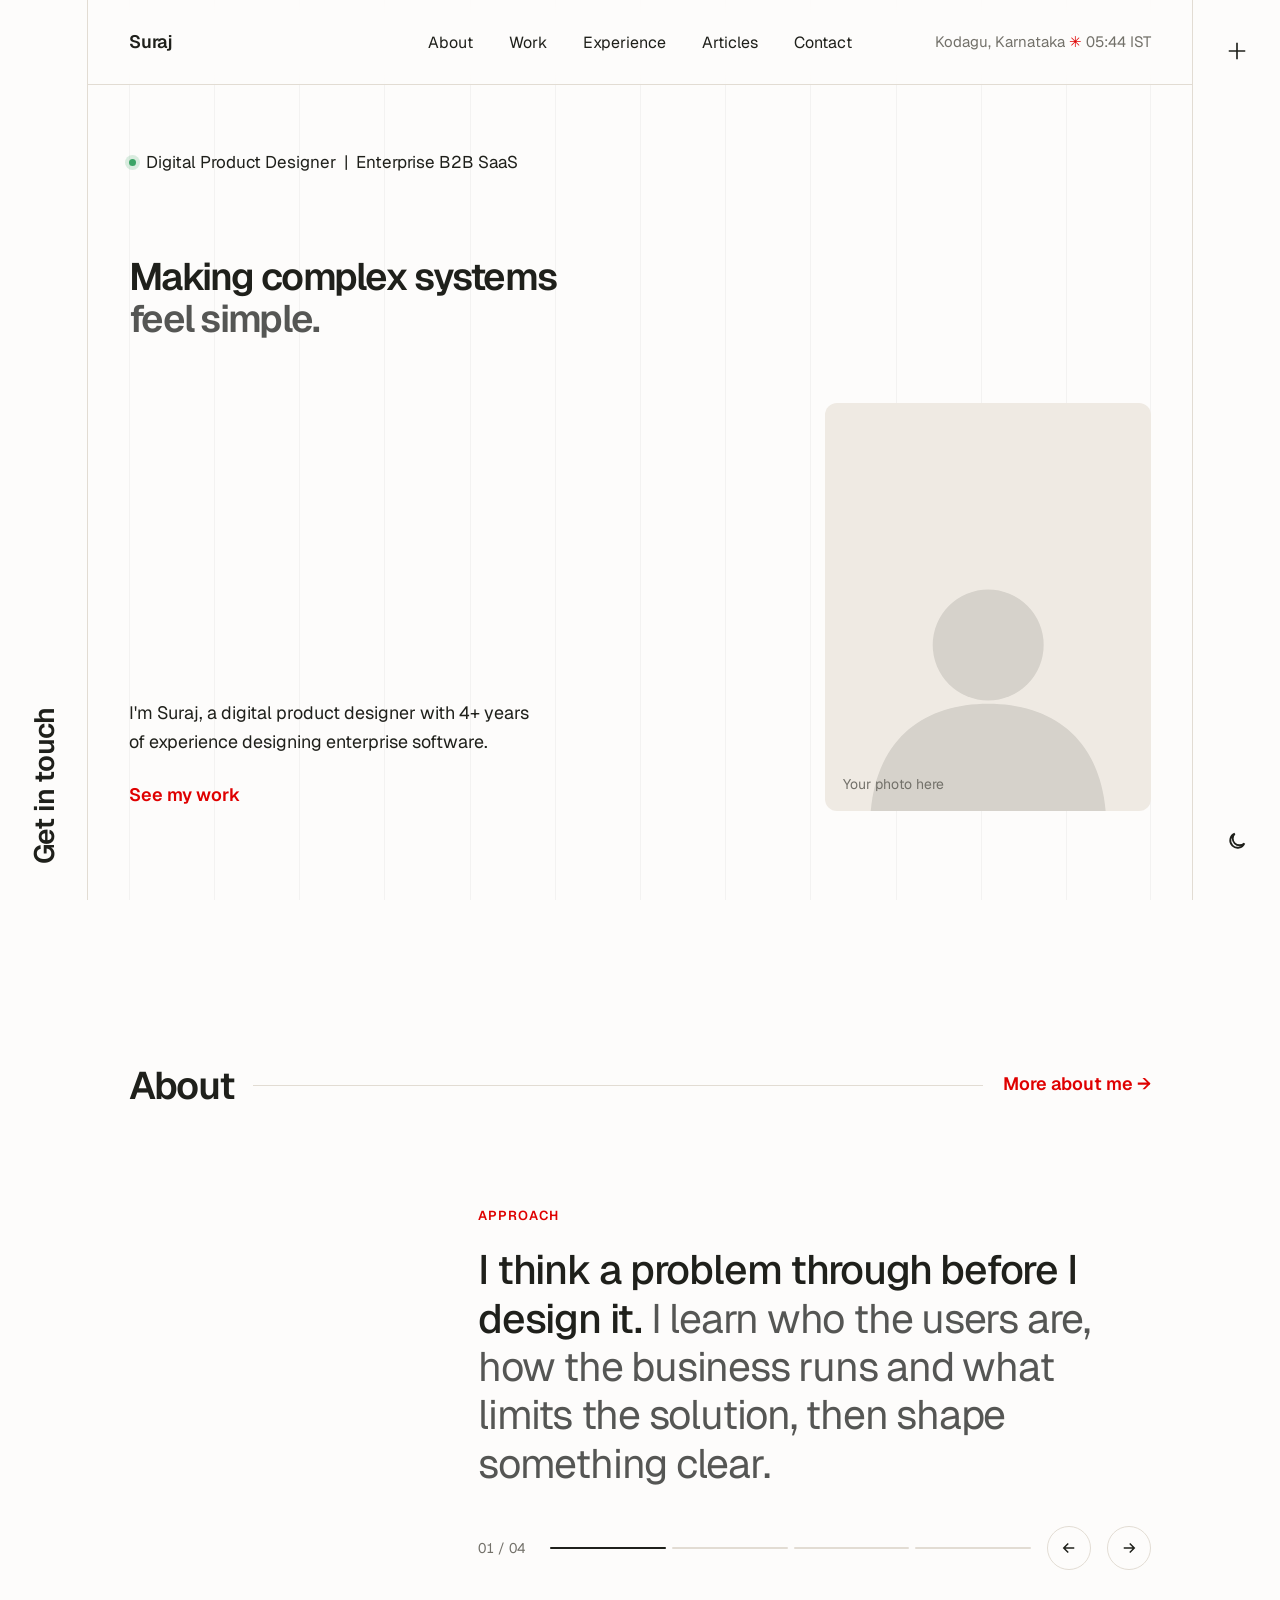
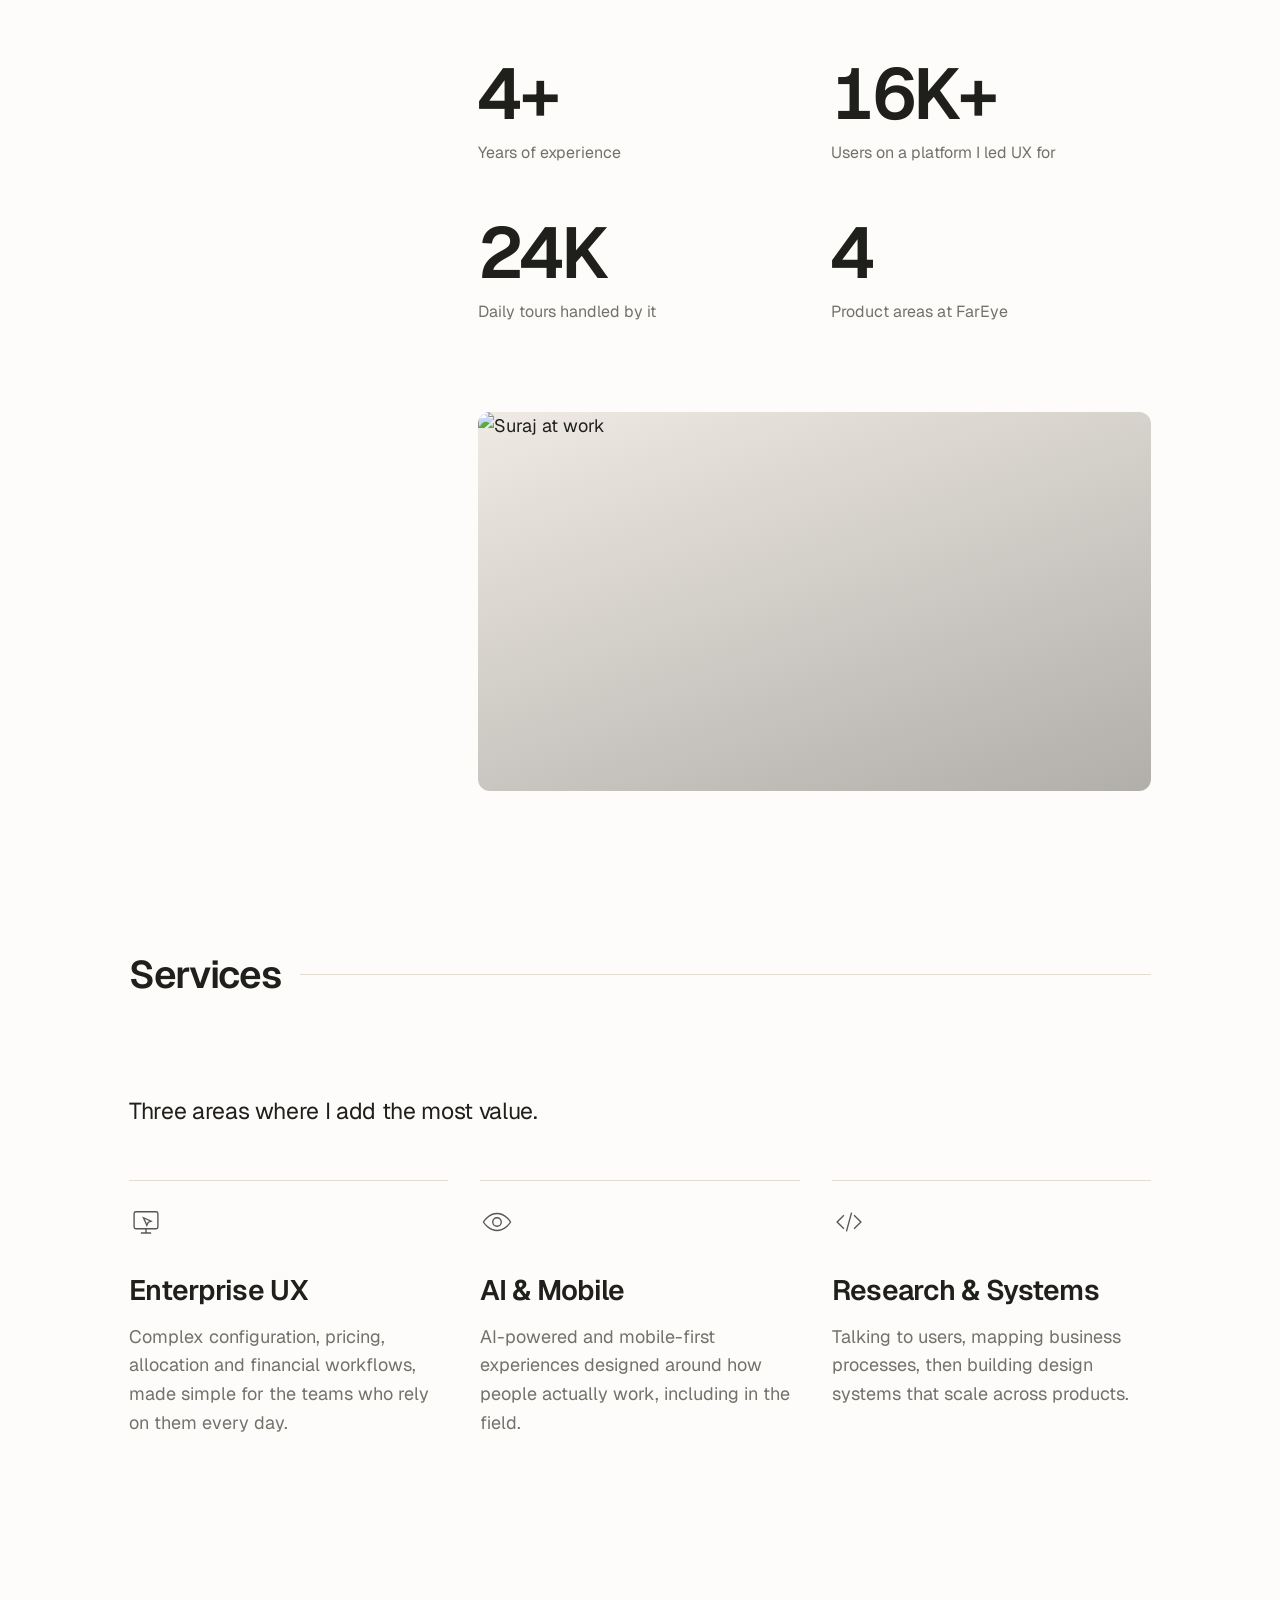
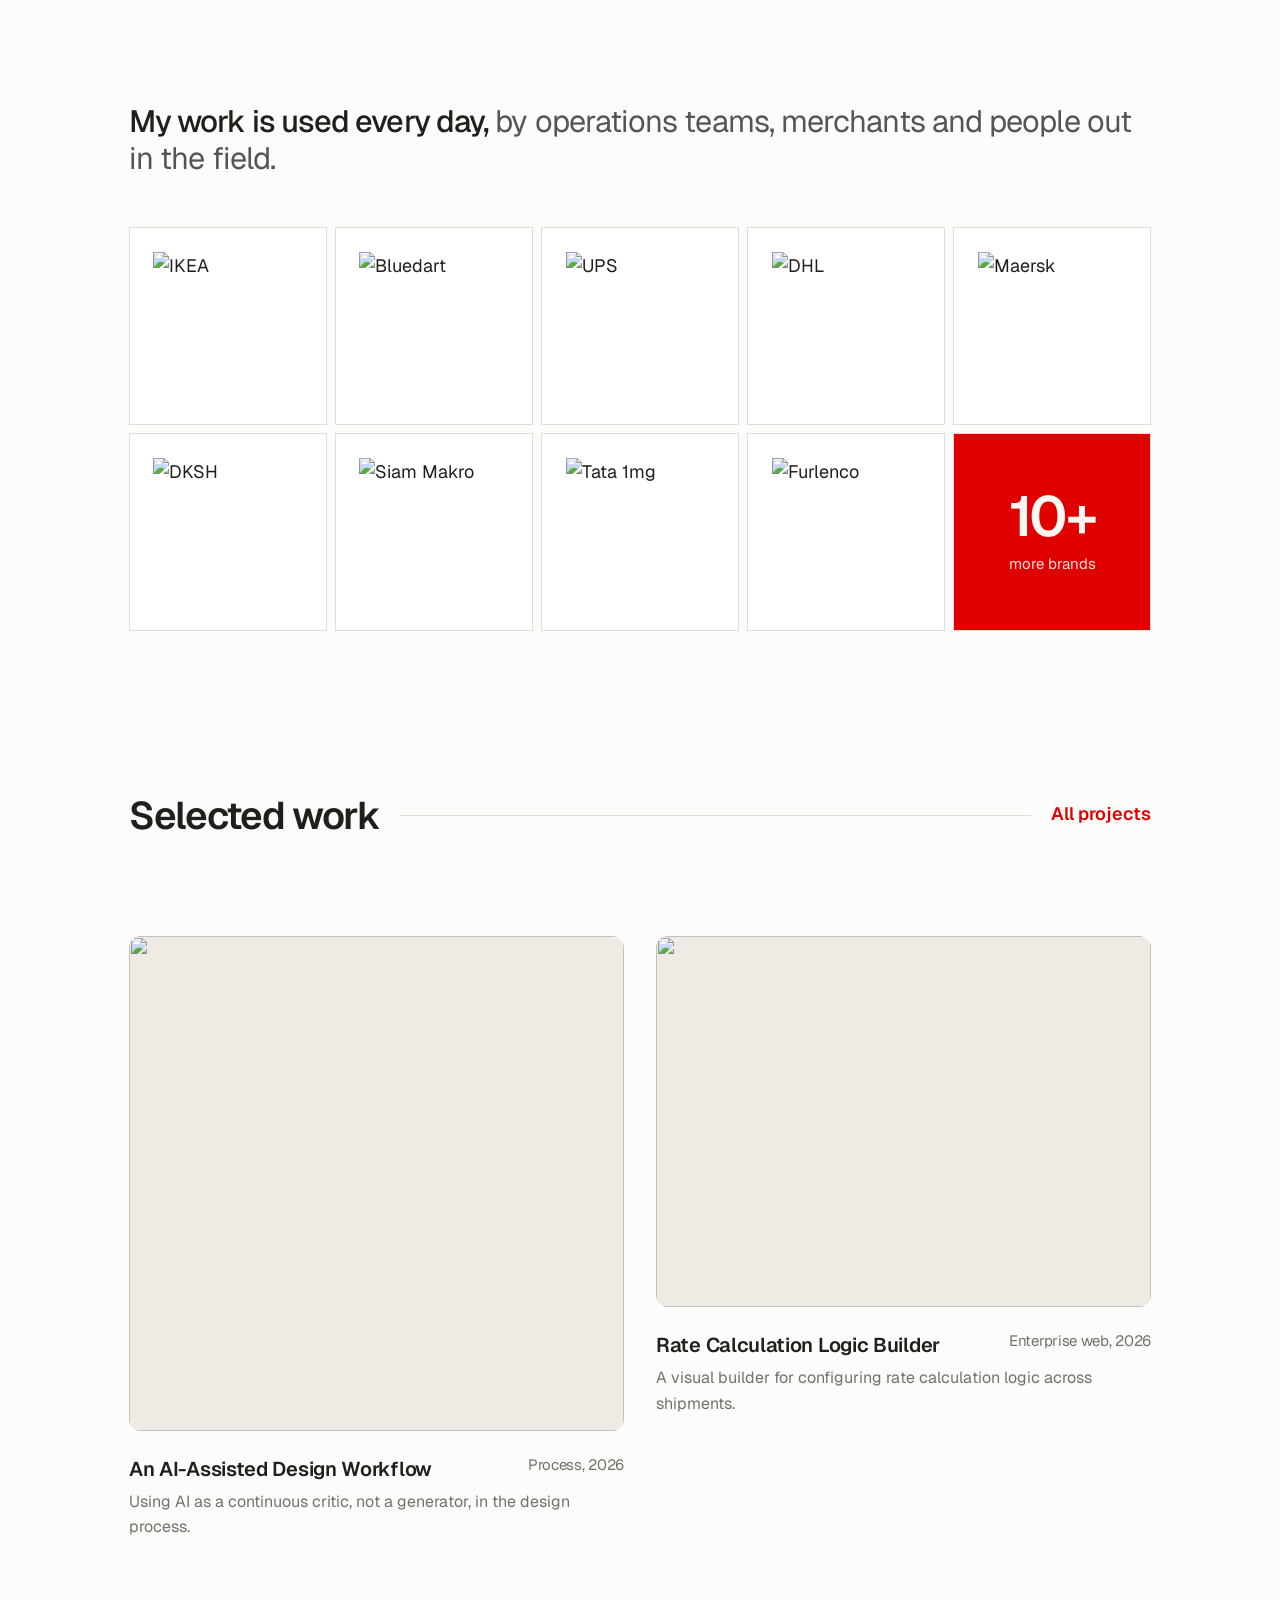
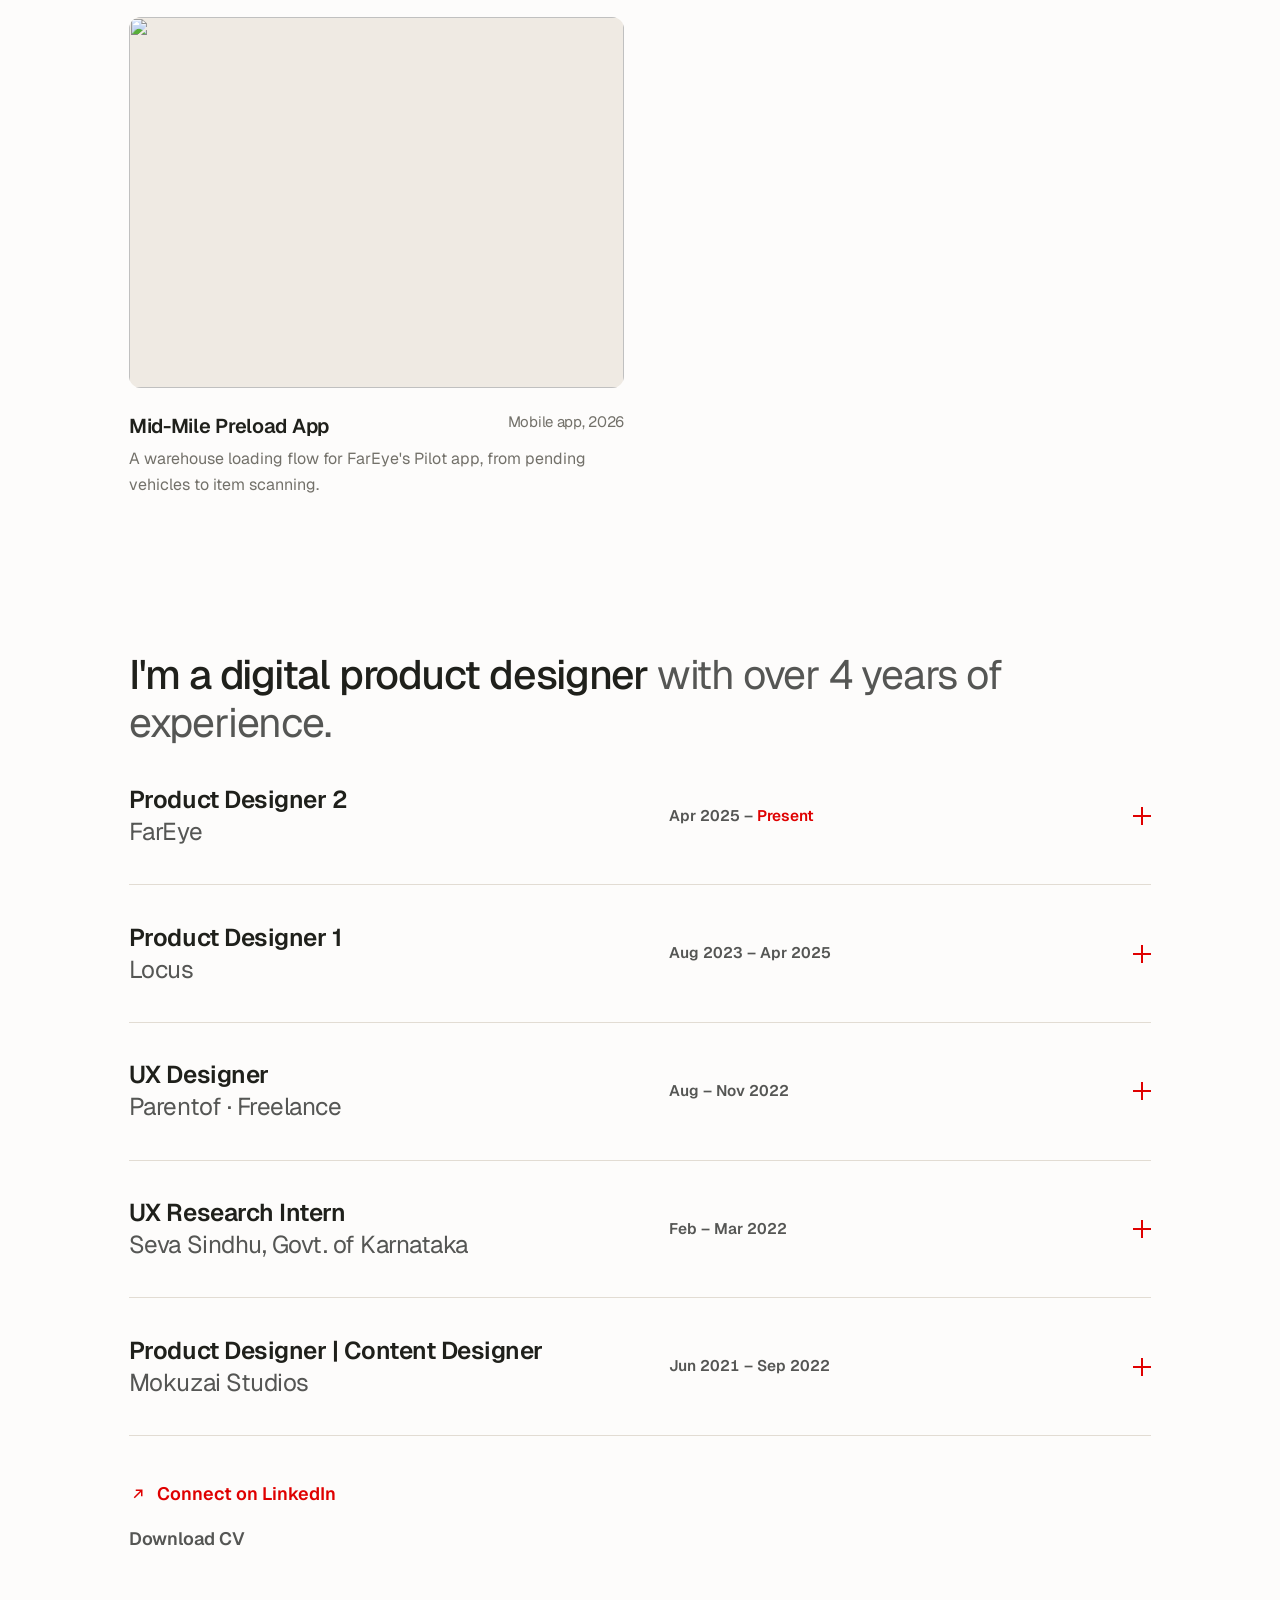
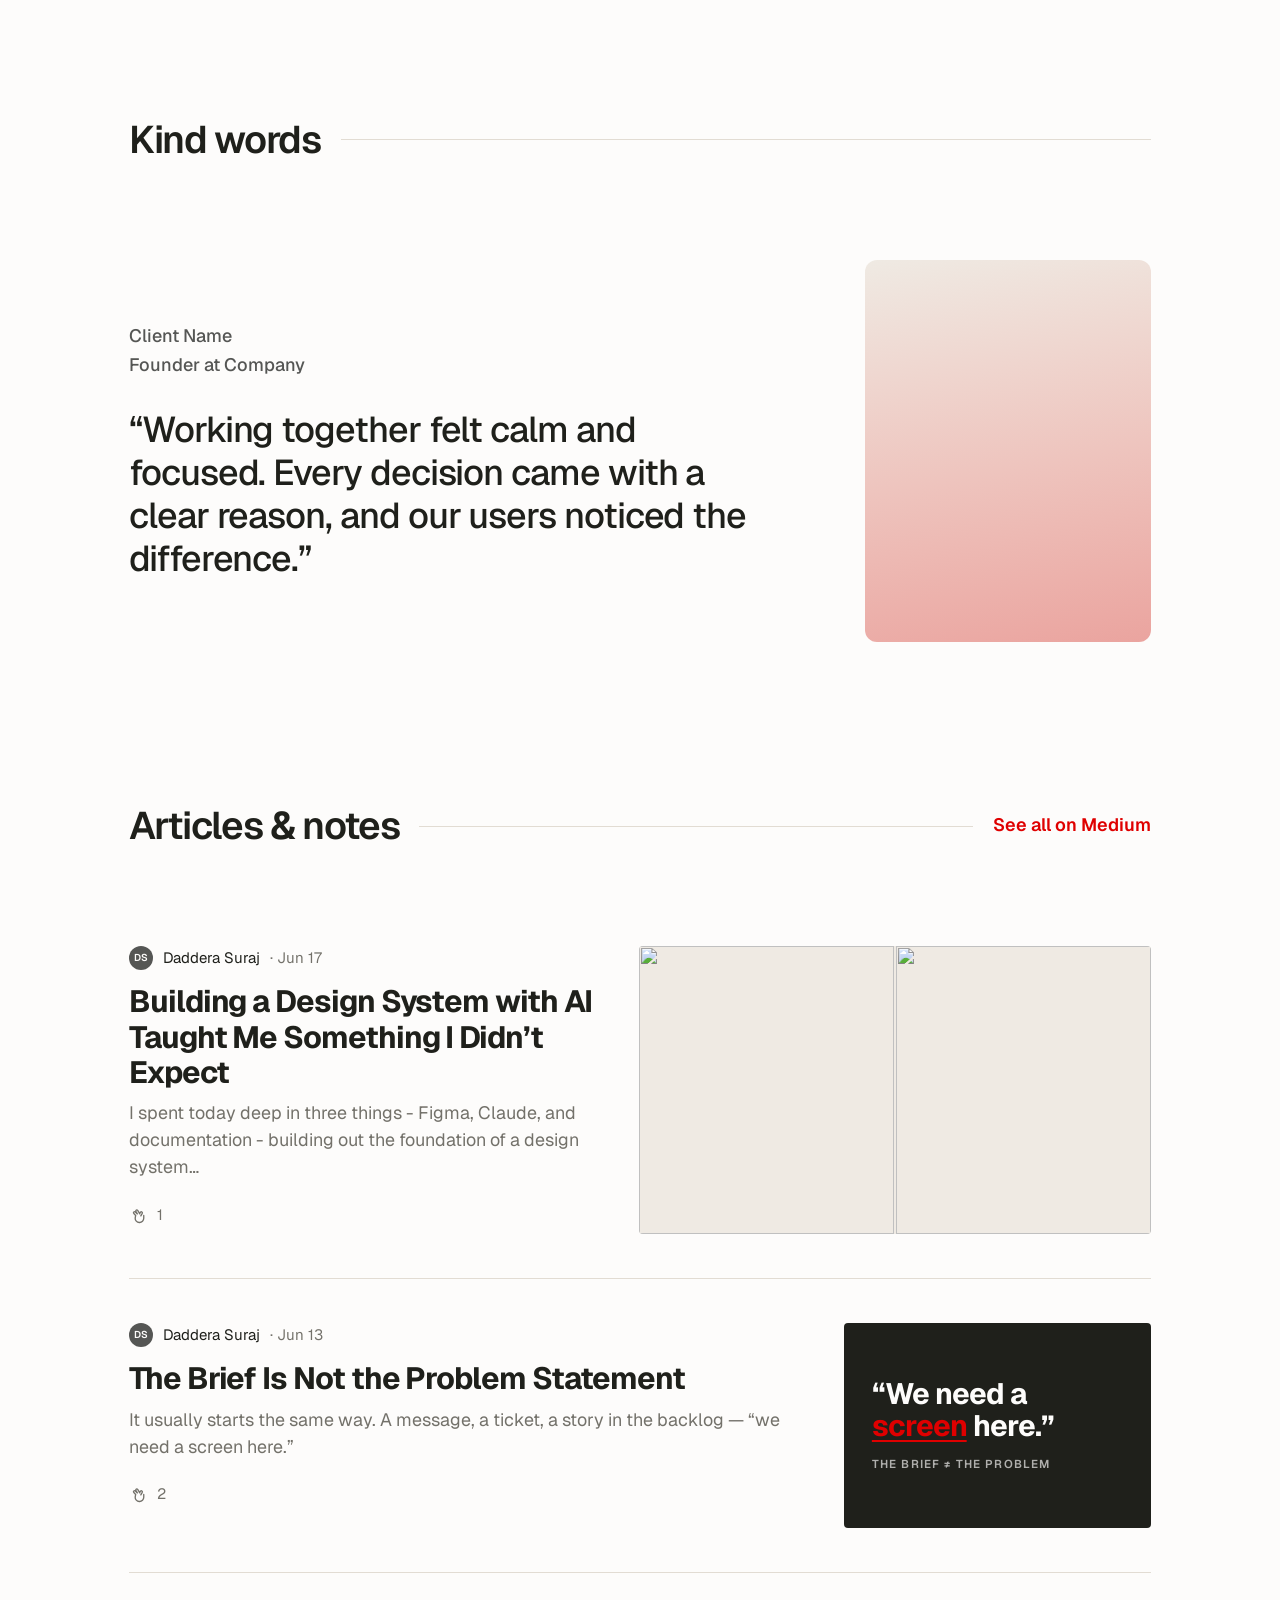
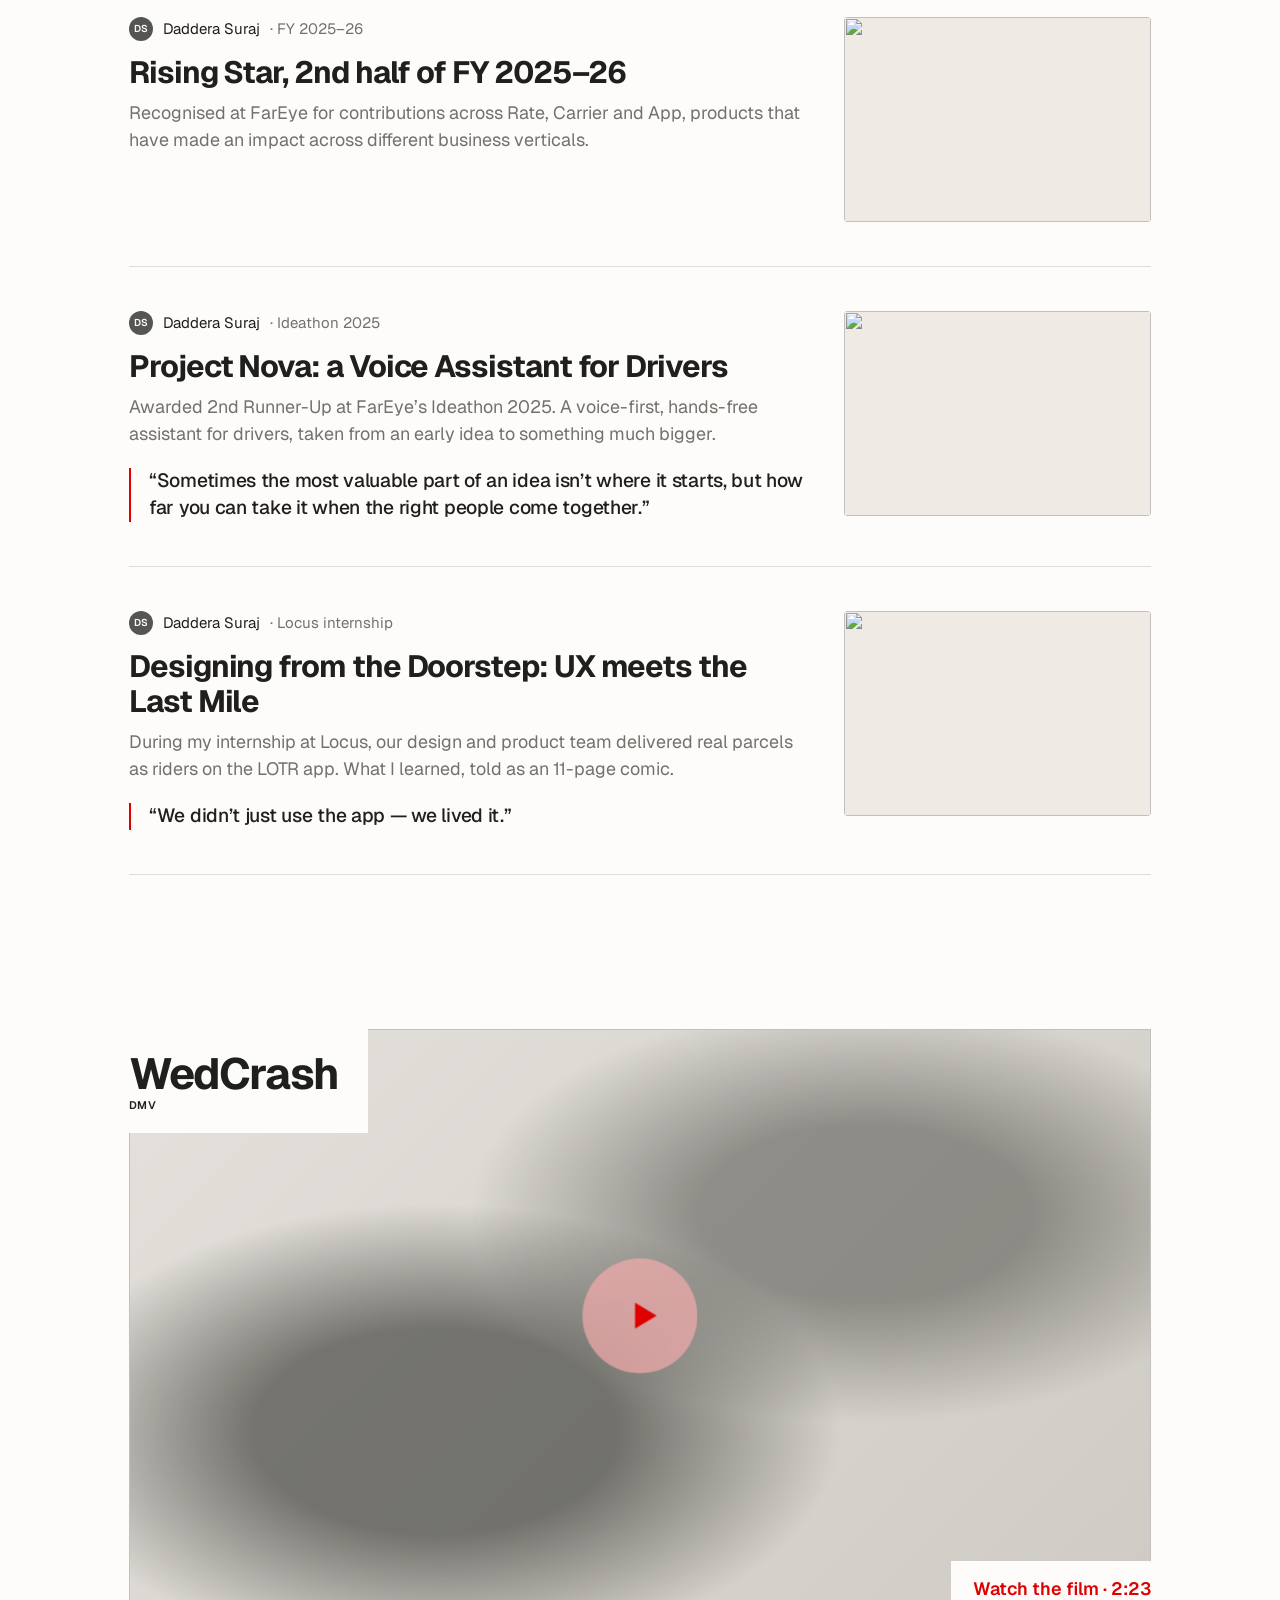
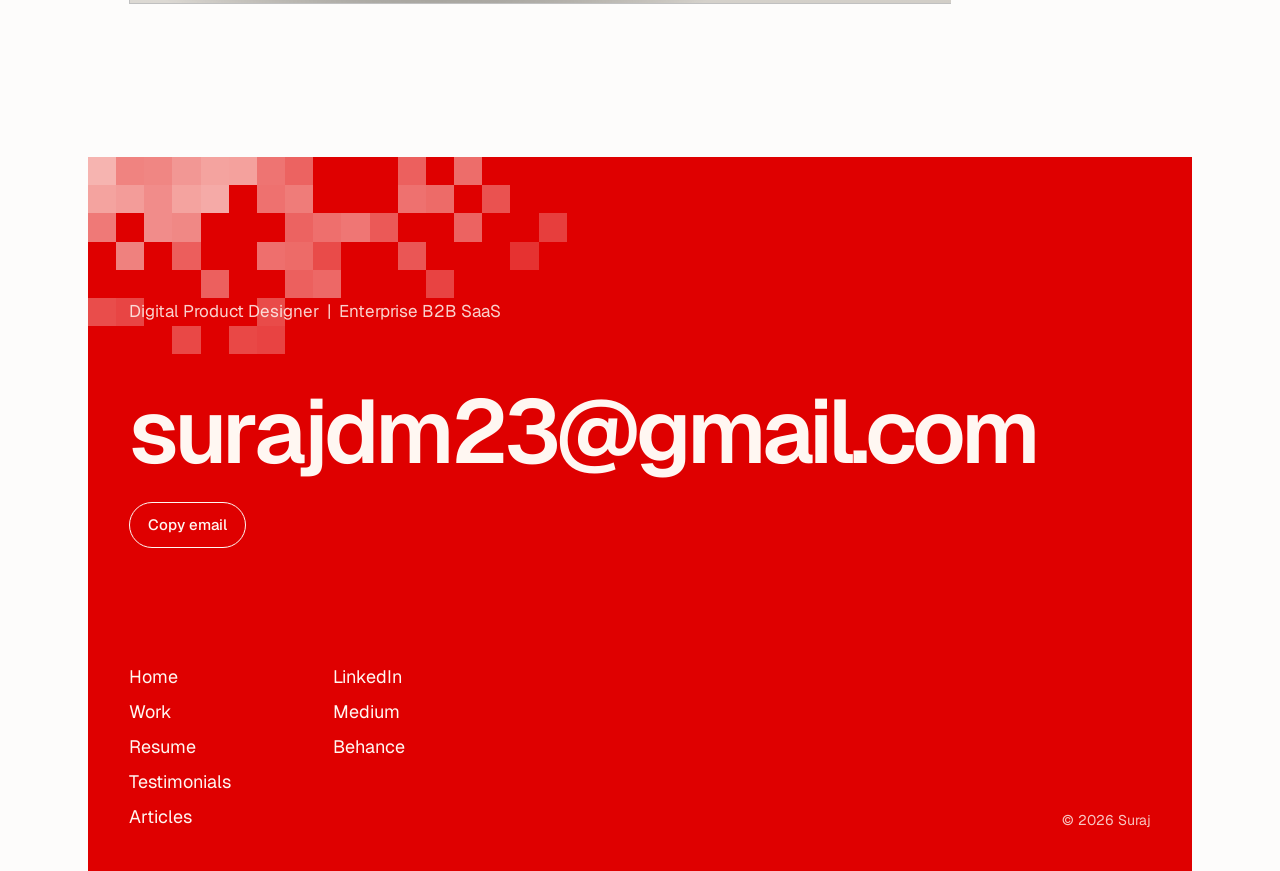
==== commit 3c701fcb: "Add files via upload" ====
--- a/index.html
+++ b/index.html
@@ -3,7 +3,7 @@
 <head>
 <meta charset="UTF-8">
 <meta name="viewport" content="width=device-width, initial-scale=1, viewport-fit=cover">
-<title>Suraj — Digital Product Designer</title>
+<title>Suraj tesst — Digital Product Designer</title>
 <meta name="description" content="Portfolio of Suraj, a digital product designer solving complex problems for enterprise B2B SaaS.">
 <link rel="preconnect" href="https://fonts.googleapis.com">
 <link rel="preconnect" href="https://fonts.gstatic.com" crossorigin>
